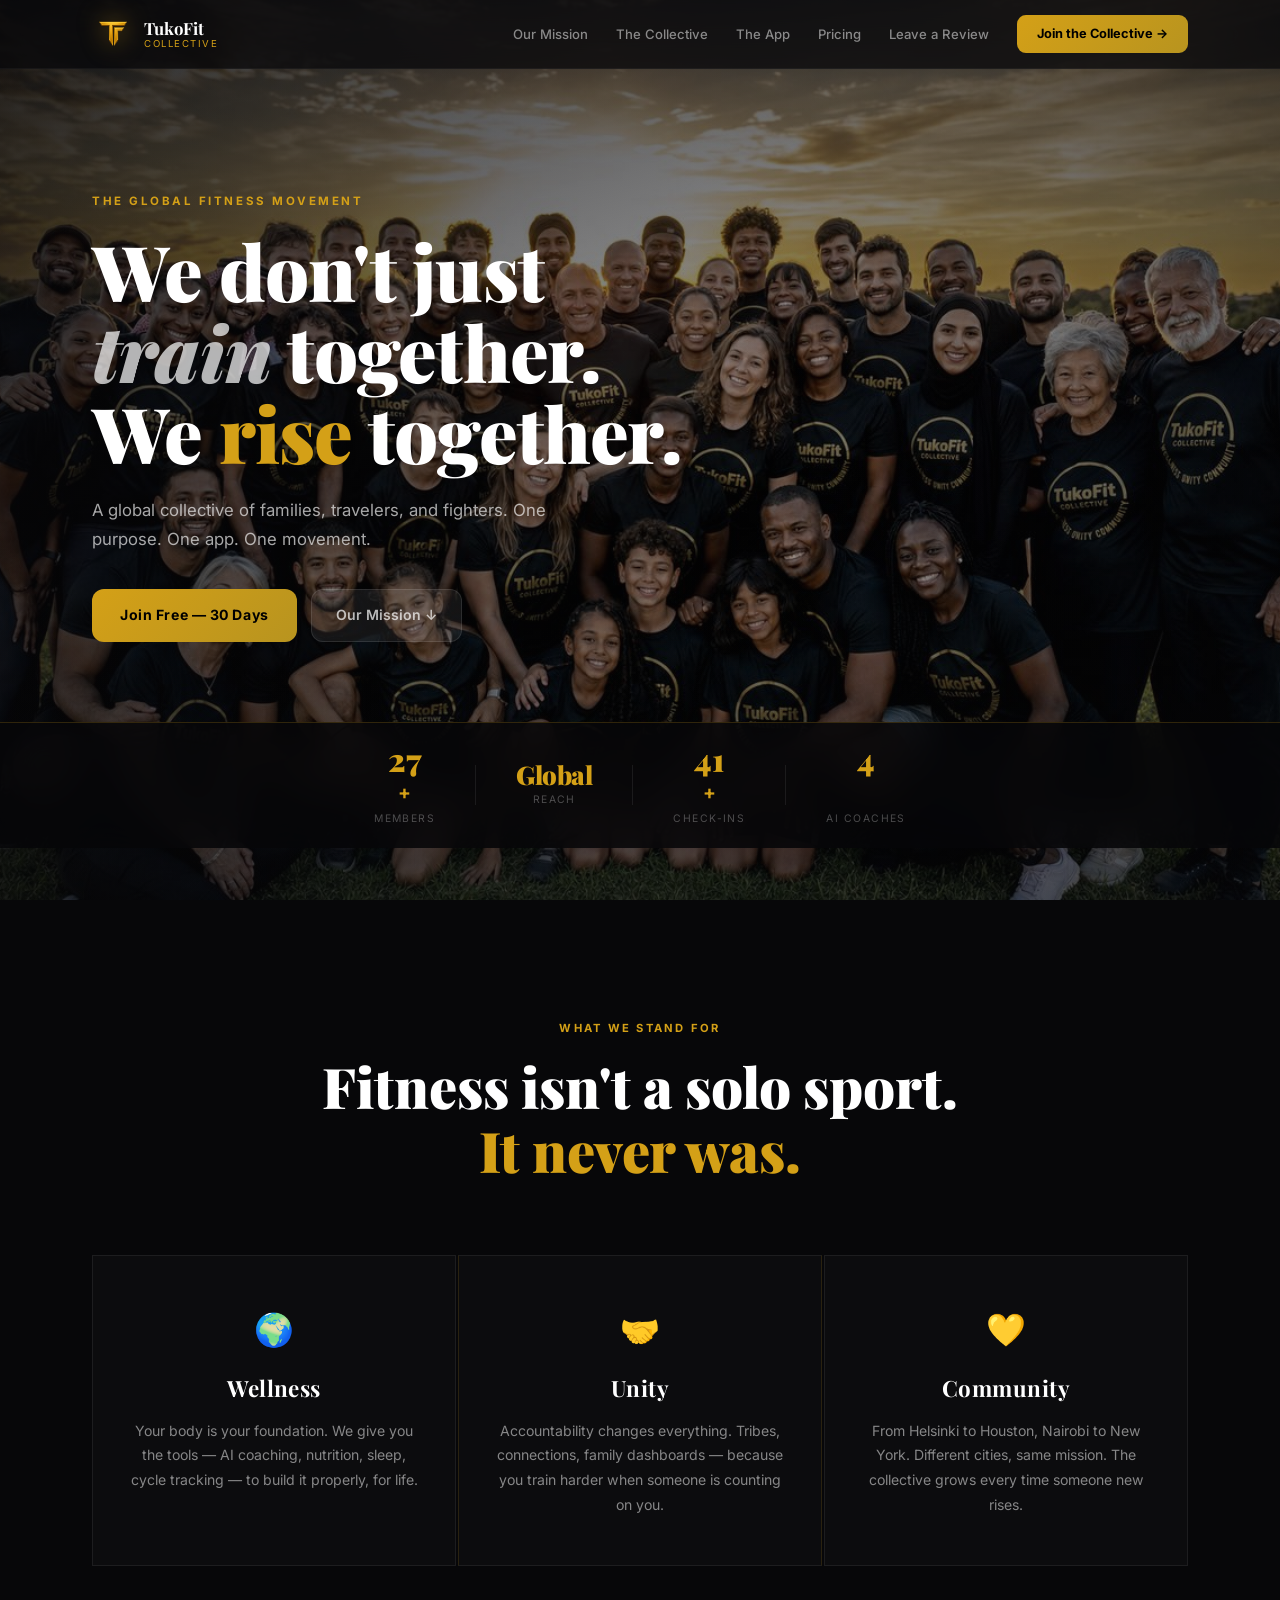
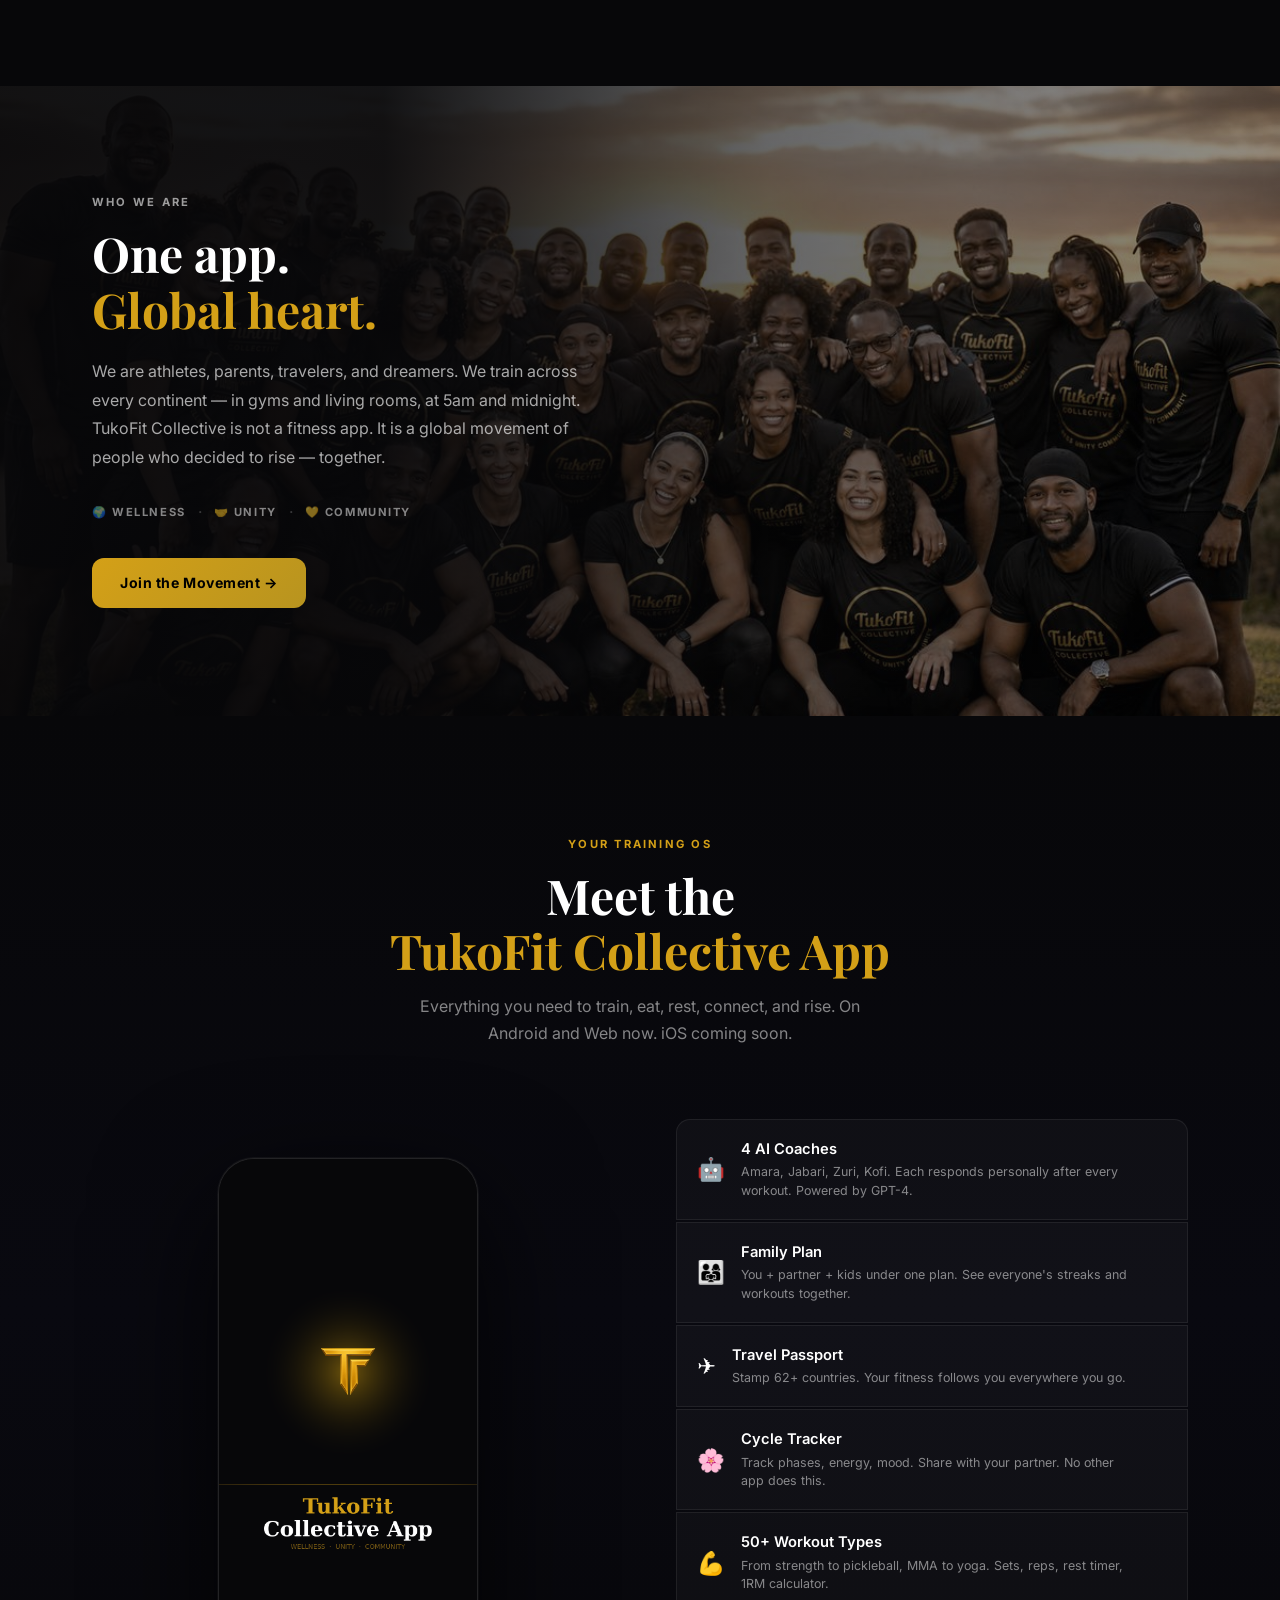
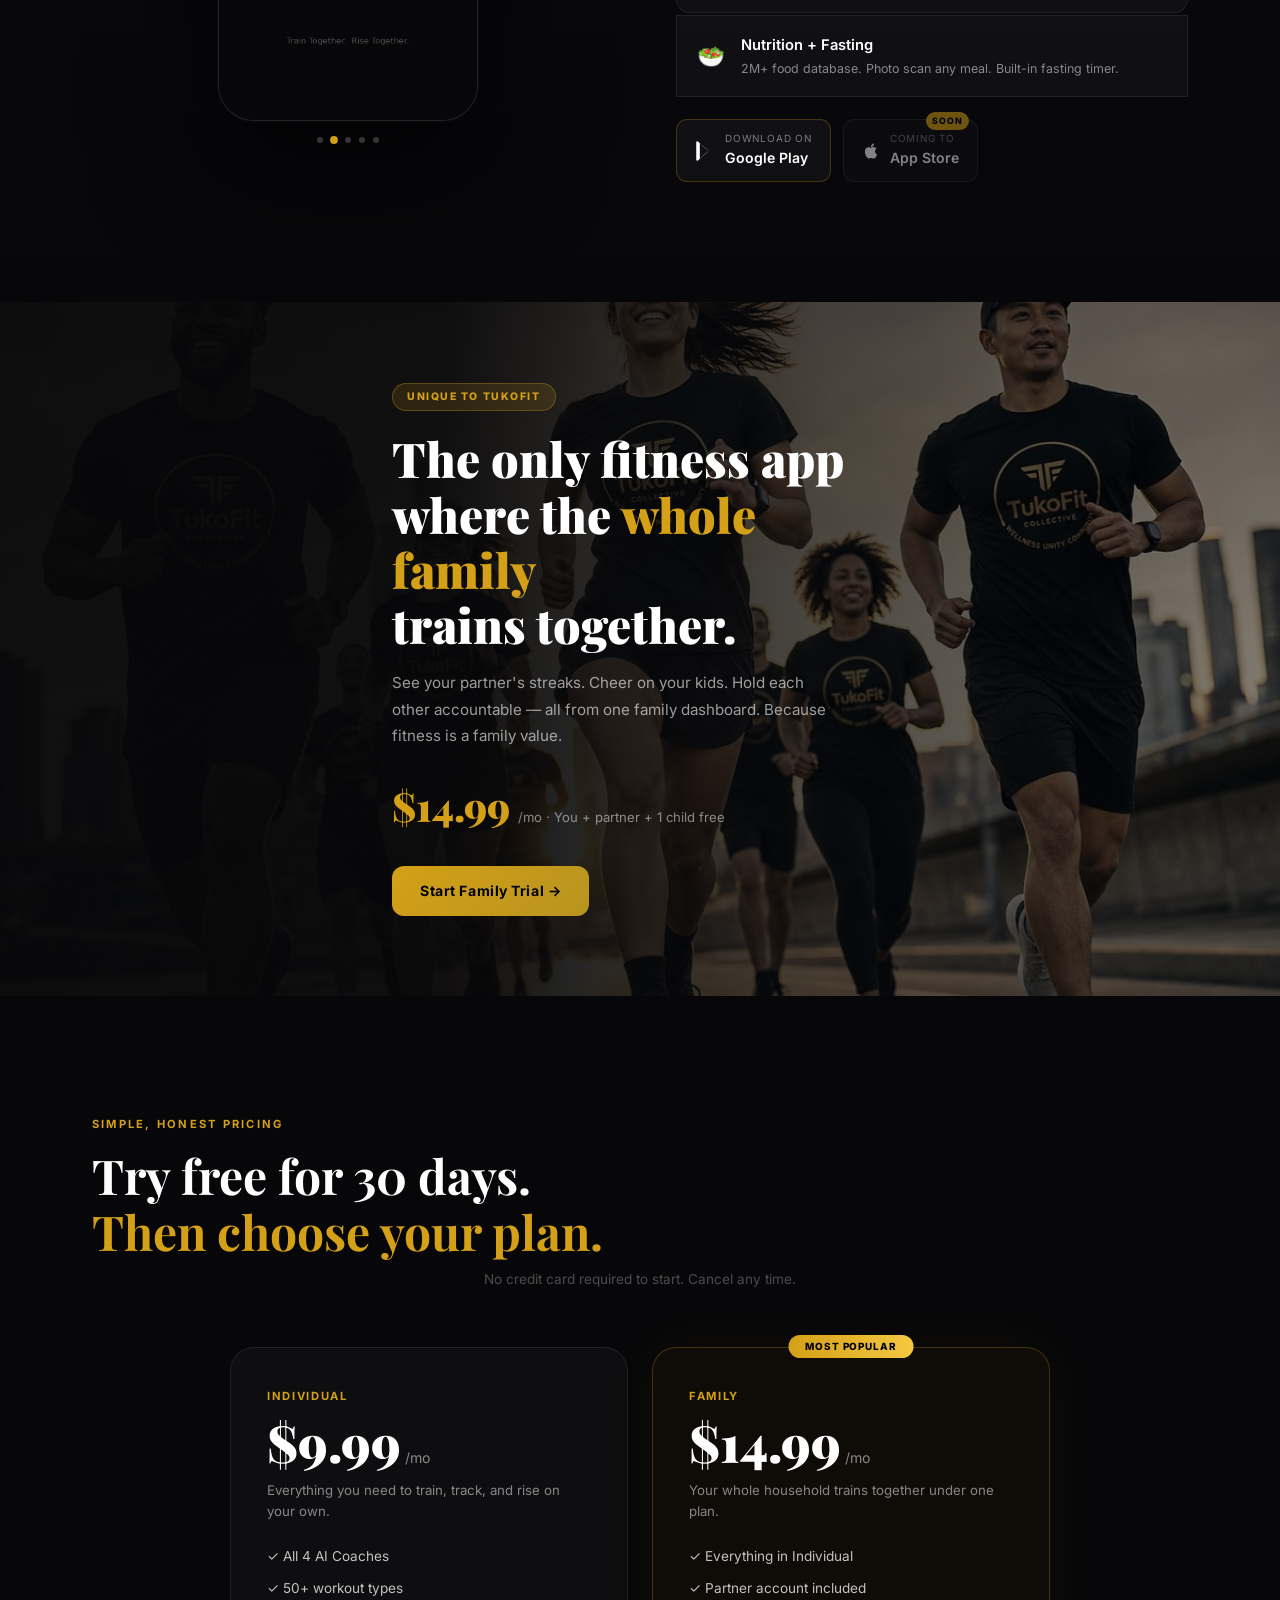
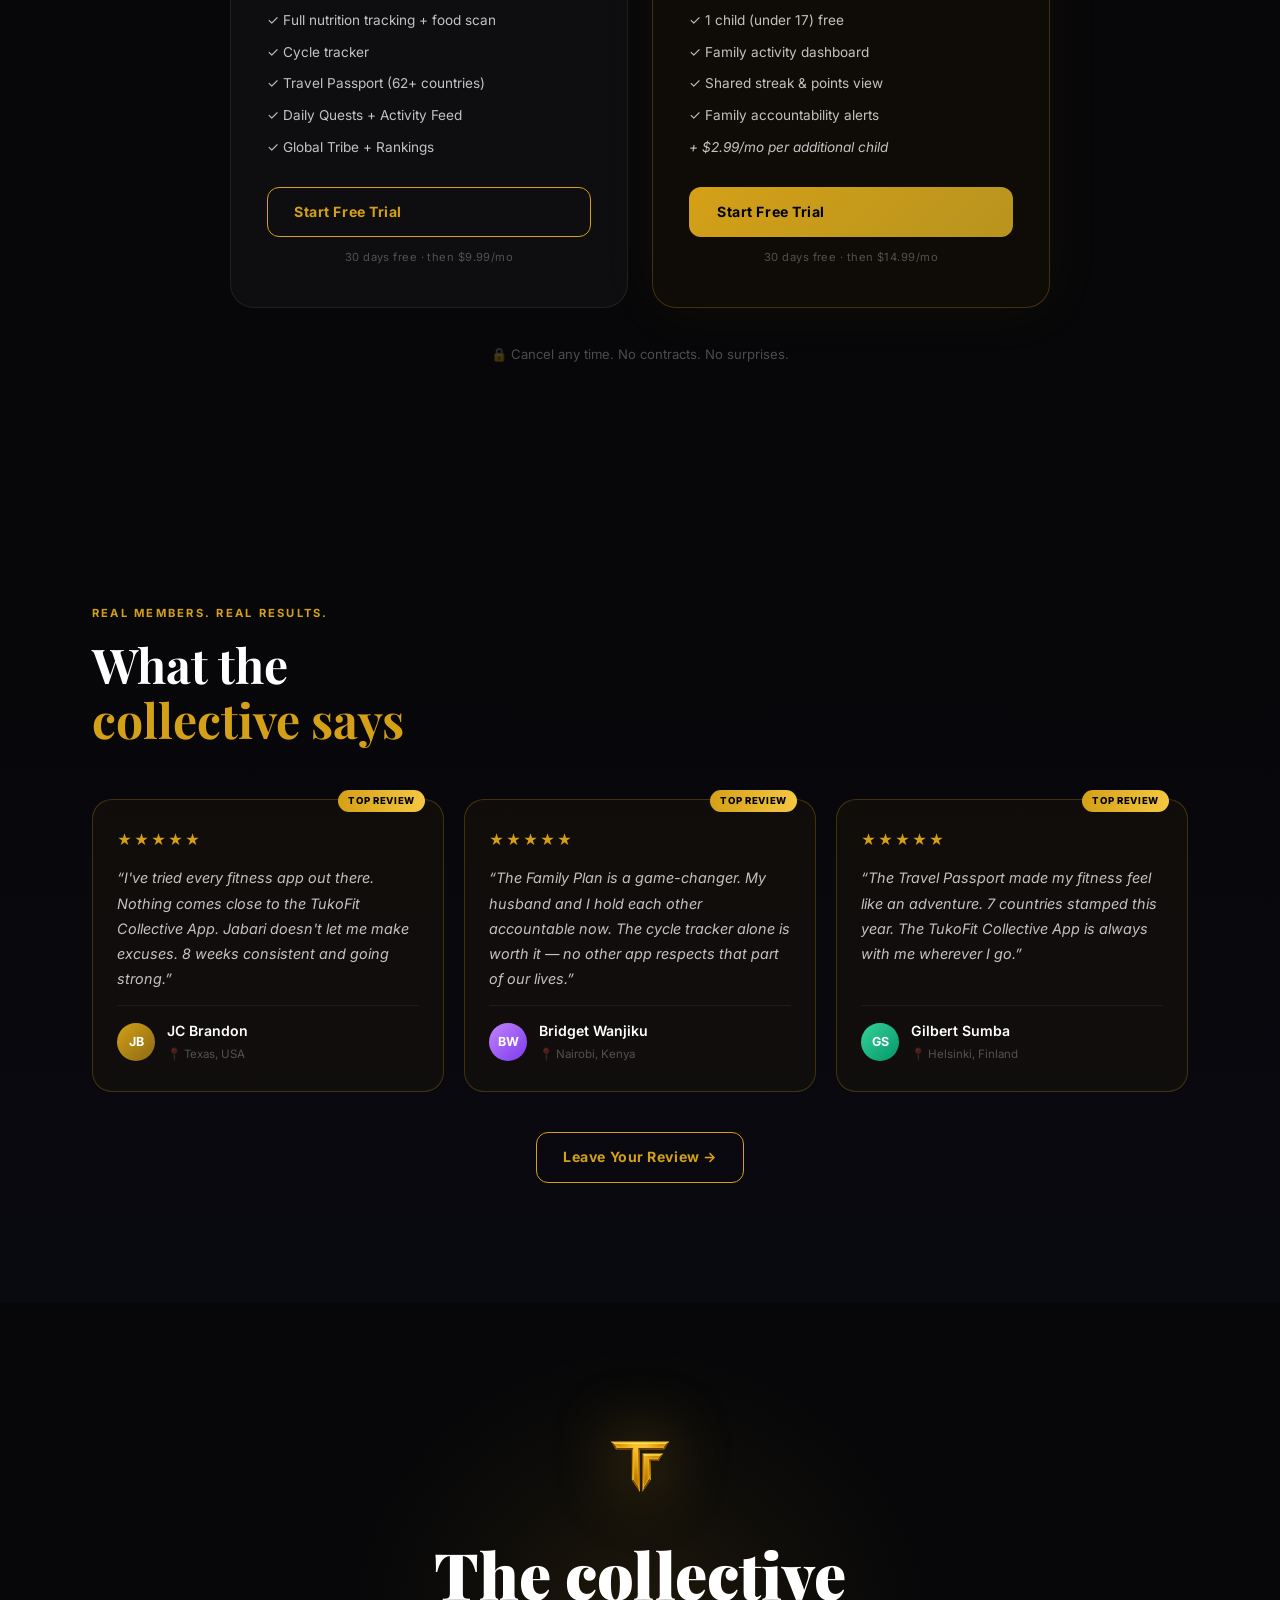
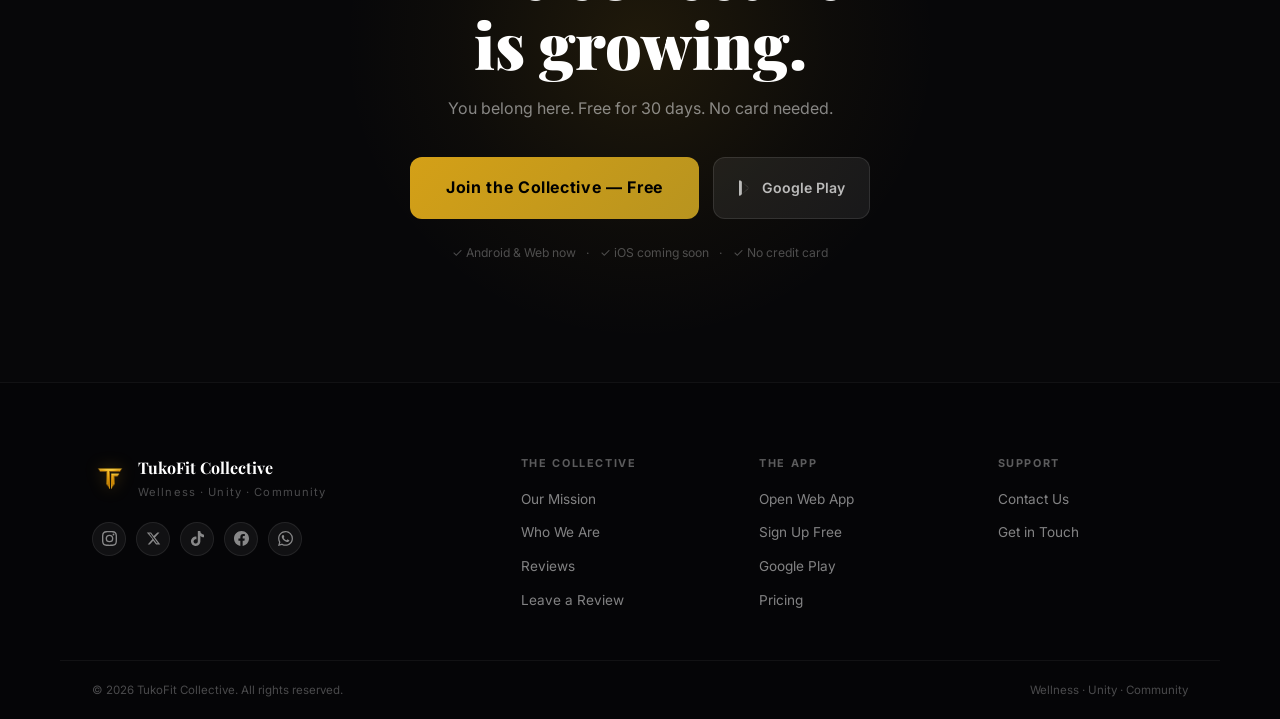
==== index.html @ c007e2c0 "feat: TukoFit Collective brand website v1.0 — global fitness movement" ====
<!DOCTYPE html>
<html lang="en">
<head>
  <meta charset="UTF-8"/>
  <meta name="viewport" content="width=device-width, initial-scale=1.0"/>
  <title>TukoFit Collective — Train Together. Rise Together.</title>
  <meta name="description" content="TukoFit Collective is a global fitness movement built on wellness, unity, and community. AI coaching, family plans, travel passport, and more."/>
  <meta property="og:title" content="TukoFit Collective"/>
  <meta property="og:description" content="A global fitness movement. Train together. Rise together."/>
  <meta property="og:image" content="https://tukofit.com/hero-global.jpg"/>
  <link rel="icon" type="image/png" href="tf-symbol-hq.png"/>
  <link rel="preconnect" href="https://fonts.googleapis.com"/>
  <link rel="preconnect" href="https://fonts.gstatic.com" crossorigin/>
  <link href="https://fonts.googleapis.com/css2?family=Playfair+Display:ital,wght@0,700;0,900;1,700&family=Inter:wght@300;400;500;600&display=swap" rel="stylesheet"/>
  <link rel="stylesheet" href="style.css"/>
</head>
<body>

<!-- ═══ NAV ═══════════════════════════════════════════════════════════ -->
<nav class="nav" id="nav">
  <div class="nav-inner">
    <a href="/" class="nav-logo">
      <img src="tf-symbol-hq.png" alt="TukoFit" class="nav-logo-img"/>
      <div class="nav-logo-text">
        <span class="nav-name">TukoFit</span>
        <span class="nav-sub">Collective</span>
      </div>
    </a>
    <div class="nav-links">
      <a href="#manifesto">Our Mission</a>
      <a href="#collective">The Collective</a>
      <a href="#app">The App</a>
      <a href="#pricing">Pricing</a>
      <a href="https://app.tukofit.com/#review" target="_blank" rel="noopener">Leave a Review</a>
      <a href="https://app.tukofit.com" class="nav-cta" target="_blank" rel="noopener">Join the Collective →</a>
    </div>
    <button class="hamburger" id="hamburger" aria-label="Menu" aria-expanded="false">
      <span></span><span></span><span></span>
    </button>
  </div>
  <div class="nav-mobile" id="nav-mobile">
    <a href="#manifesto">Our Mission</a>
    <a href="#collective">The Collective</a>
    <a href="#app">The App</a>
    <a href="#pricing">Pricing</a>
    <a href="https://app.tukofit.com/#review" target="_blank" rel="noopener">Leave a Review</a>
    <a href="https://app.tukofit.com" class="nav-cta-mobile" target="_blank" rel="noopener">Join the Collective →</a>
  </div>
</nav>

<!-- ═══ HERO ══════════════════════════════════════════════════════════ -->
<section class="hero">
  <div class="hero-bg">
    <img src="hero-global.jpg" alt="" class="hero-photo" aria-hidden="true"/>
    <div class="hero-overlay"></div>
    <div class="hero-vignette"></div>
  </div>
  <div class="hero-inner">
    <div class="hero-content">
      <div class="hero-eyebrow">The Global Fitness Movement</div>
      <h1 class="hero-title">
        We don't just<br/>
        <em>train</em> together.<br/>
        We <span class="gold">rise</span> together.
      </h1>
      <p class="hero-body">A global collective of families, travelers, and fighters. One purpose. One app. One movement.</p>
      <div class="hero-actions">
        <a href="https://app.tukofit.com/#signup" class="btn-gold" target="_blank" rel="noopener">Join Free — 30 Days</a>
        <a href="#manifesto" class="btn-ghost">Our Mission ↓</a>
      </div>
    </div>
  </div>
  <div class="hero-stats-bar">
    <div class="stat-item">
      <span class="stat-num" data-target="27">0</span><span class="stat-plus">+</span>
      <span class="stat-label">Members</span>
    </div>
    <div class="stat-sep"></div>
    <div class="stat-item">
      <span class="stat-num" style="font-size:1.6rem;letter-spacing:-0.02em">Global</span>
      <span class="stat-label">Reach</span>
    </div>
    <div class="stat-sep"></div>
    <div class="stat-item">
      <span class="stat-num" data-target="41">0</span><span class="stat-plus">+</span>
      <span class="stat-label">Check-ins</span>
    </div>
    <div class="stat-sep"></div>
    <div class="stat-item">
      <span class="stat-num" data-target="4">0</span><span class="stat-plus">&nbsp;</span>
      <span class="stat-label">AI Coaches</span>
    </div>
  </div>
</section>

<!-- ═══ MANIFESTO ═════════════════════════════════════════════════════ -->
<section class="manifesto" id="manifesto">
  <div class="manifesto-inner">
    <div class="manifesto-label">What we stand for</div>
    <h2 class="manifesto-title">Fitness isn't a solo sport.<br/><span class="gold">It never was.</span></h2>
    <div class="pillars">
      <div class="pillar">
        <div class="pillar-icon">🌍</div>
        <div class="pillar-word">Wellness</div>
        <p class="pillar-desc">Your body is your foundation. We give you the tools — AI coaching, nutrition, sleep, cycle tracking — to build it properly, for life.</p>
      </div>
      <div class="pillar pillar-center">
        <div class="pillar-icon">🤝</div>
        <div class="pillar-word">Unity</div>
        <p class="pillar-desc">Accountability changes everything. Tribes, connections, family dashboards — because you train harder when someone is counting on you.</p>
      </div>
      <div class="pillar">
        <div class="pillar-icon">💛</div>
        <div class="pillar-word">Community</div>
        <p class="pillar-desc">From Helsinki to Houston, Nairobi to New York. Different cities, same mission. The collective grows every time someone new rises.</p>
      </div>
    </div>
  </div>
</section>

<!-- ═══ COLLECTIVE (WHO WE ARE) ═══════════════════════════════════════ -->
<section class="collective" id="collective">
  <div class="collective-bg">
    <img src="hero-community.jpg" alt="TukoFit Collective" class="collective-photo"/>
    <div class="collective-overlay"></div>
  </div>
  <div class="collective-inner">
    <div class="collective-text">
      <div class="section-label light">Who we are</div>
      <h2 class="section-title light">One app.<br/><span class="gold">Global heart.</span></h2>
      <p class="collective-desc">We are athletes, parents, travelers, and dreamers. We train across every continent — in gyms and living rooms, at 5am and midnight. TukoFit Collective is not a fitness app. It is a global movement of people who decided to rise — together.</p>
      <div class="values-row">
        <div class="value-chip">🌍 WELLNESS</div>
        <div class="value-dot">·</div>
        <div class="value-chip">🤝 UNITY</div>
        <div class="value-dot">·</div>
        <div class="value-chip">💛 COMMUNITY</div>
      </div>
      <a href="https://app.tukofit.com/#signup" class="btn-gold" target="_blank" rel="noopener" style="display:inline-block;margin-top:32px;">Join the Movement →</a>
    </div>
  </div>
</section>

<!-- ═══ THE APP ════════════════════════════════════════════════════════ -->
<section class="app-section" id="app">
  <div class="section-inner">
    <div class="app-header">
      <div class="section-label">Your training OS</div>
      <h2 class="section-title">Meet the<br/><span class="gold">TukoFit Collective App</span></h2>
      <p class="app-subtitle">Everything you need to train, eat, rest, connect, and rise. On Android and Web now. iOS coming soon.</p>
    </div>
    <div class="app-layout">
      <!-- Phone carousel -->
      <div class="app-phone-wrap">
        <div class="app-phone">
          <div class="phone-screen">
            <img src="screenshot_01_hero.png" alt="TukoFit App" class="phone-img" id="phone-img"/>
          </div>
          <div class="phone-dots" id="phone-dots">
            <button class="dot active" data-img="screenshot_01_hero.png"></button>
            <button class="dot" data-img="screenshot_03_coaches.png"></button>
            <button class="dot" data-img="screenshot_05_quests.png"></button>
            <button class="dot" data-img="screenshot_07_passport.png"></button>
            <button class="dot" data-img="screenshot_08_family.png"></button>
          </div>
        </div>
      </div>
      <!-- Feature list -->
      <div class="app-features">
        <div class="app-feature" data-modal="ai-coaches">
          <div class="af-icon">🤖</div>
          <div class="af-text">
            <div class="af-title">4 AI Coaches</div>
            <div class="af-desc">Amara, Jabari, Zuri, Kofi. Each responds personally after every workout. Powered by GPT-4.</div>
          </div>
          <span class="af-arrow">→</span>
        </div>
        <div class="app-feature" data-modal="family">
          <div class="af-icon">👨‍👩‍👧</div>
          <div class="af-text">
            <div class="af-title">Family Plan</div>
            <div class="af-desc">You + partner + kids under one plan. See everyone's streaks and workouts together.</div>
          </div>
          <span class="af-arrow">→</span>
        </div>
        <div class="app-feature" data-modal="passport">
          <div class="af-icon">✈️</div>
          <div class="af-text">
            <div class="af-title">Travel Passport</div>
            <div class="af-desc">Stamp 62+ countries. Your fitness follows you everywhere you go.</div>
          </div>
          <span class="af-arrow">→</span>
        </div>
        <div class="app-feature" data-modal="cycle">
          <div class="af-icon">🌸</div>
          <div class="af-text">
            <div class="af-title">Cycle Tracker</div>
            <div class="af-desc">Track phases, energy, mood. Share with your partner. No other app does this.</div>
          </div>
          <span class="af-arrow">→</span>
        </div>
        <div class="app-feature" data-modal="workouts">
          <div class="af-icon">💪</div>
          <div class="af-text">
            <div class="af-title">50+ Workout Types</div>
            <div class="af-desc">From strength to pickleball, MMA to yoga. Sets, reps, rest timer, 1RM calculator.</div>
          </div>
          <span class="af-arrow">→</span>
        </div>
        <div class="app-feature" data-modal="nutrition">
          <div class="af-icon">🥗</div>
          <div class="af-text">
            <div class="af-title">Nutrition + Fasting</div>
            <div class="af-desc">2M+ food database. Photo scan any meal. Built-in fasting timer.</div>
          </div>
          <span class="af-arrow">→</span>
        </div>
        <!-- Download badges -->
        <div class="app-badges">
          <a href="https://play.google.com/store/apps/details?id=com.tukofit.collective" class="badge-link badge-android" target="_blank" rel="noopener">
            <svg width="20" height="20" viewBox="0 0 24 24" fill="currentColor"><path d="M3.18 23.77A1.5 1.5 0 0 1 1.5 22.5V1.5A1.5 1.5 0 0 1 3.18.23l11.7 10.28a2 2 0 0 1 0 3L3.18 23.77zm2.6-21.14v18.74L16.1 12 5.78 2.63z"/></svg>
            <div><div class="badge-sub">Download on</div><div class="badge-name">Google Play</div></div>
          </a>
          <div class="badge-link badge-ios-soon">
            <svg width="18" height="18" viewBox="0 0 24 24" fill="currentColor"><path d="M18.71 19.5c-.83 1.24-1.71 2.45-3.05 2.47-1.34.03-1.77-.79-3.29-.79-1.53 0-2 .77-3.27.82-1.31.05-2.3-1.32-3.14-2.53C4.25 17 2.94 12.45 4.7 9.39c.87-1.52 2.43-2.48 4.12-2.51 1.28-.02 2.5.87 3.29.87.78 0 2.26-1.07 3.8-.91.65.03 2.47.26 3.64 1.98-.09.06-2.17 1.28-2.15 3.81.03 3.02 2.65 4.03 2.68 4.04-.03.07-.42 1.44-1.38 2.83M13 3.5c.73-.83 1.94-1.46 2.94-1.5.13 1.17-.34 2.35-1.04 3.19-.69.85-1.83 1.51-2.95 1.42-.15-1.15.41-2.35 1.05-3.11z"/></svg>
            <div><div class="badge-sub">Coming to</div><div class="badge-name">App Store</div></div>
            <span class="soon-tag">Soon</span>
          </div>
        </div>
      </div>
    </div>
  </div>
</section>

<!-- ═══ FAMILY ════════════════════════════════════════════════════════ -->
<section class="family-section">
  <div class="family-bg">
    <img src="hero-action.jpg" alt="TukoFit Family" class="family-photo"/>
    <div class="family-overlay"></div>
  </div>
  <div class="family-inner">
    <div class="family-tag">Unique to TukoFit</div>
    <h2 class="family-title">The only fitness app<br/>where the <span class="gold">whole family</span><br/>trains together.</h2>
    <p class="family-desc">See your partner's streaks. Cheer on your kids. Hold each other accountable — all from one family dashboard. Because fitness is a family value.</p>
    <div class="family-price">
      <span class="price-amount">$14.99</span>
      <span class="price-detail">/mo · You + partner + 1 child free</span>
    </div>
    <a href="https://app.tukofit.com/#signup" class="btn-gold" target="_blank" rel="noopener">Start Family Trial →</a>
  </div>
</section>

<!-- ═══ PRICING ════════════════════════════════════════════════════════ -->
<section class="pricing" id="pricing">
  <div class="section-inner">
    <div class="section-label">Simple, honest pricing</div>
    <h2 class="section-title">Try free for 30 days.<br/><span class="gold">Then choose your plan.</span></h2>
    <p class="pricing-note">No credit card required to start. Cancel any time.</p>
    <div class="pricing-grid">
      <div class="pricing-card">
        <div class="pricing-tier">Individual</div>
        <div class="pricing-price"><span class="price-big">$9.99</span><span class="price-mo">/mo</span></div>
        <p class="pricing-desc">Everything you need to train, track, and rise on your own.</p>
        <ul class="pricing-list">
          <li>✓ All 4 AI Coaches</li>
          <li>✓ 50+ workout types</li>
          <li>✓ Full nutrition tracking + food scan</li>
          <li>✓ Cycle tracker</li>
          <li>✓ Travel Passport (62+ countries)</li>
          <li>✓ Daily Quests + Activity Feed</li>
          <li>✓ Global Tribe + Rankings</li>
        </ul>
        <a href="https://app.tukofit.com/#signup" class="btn-outline-gold" target="_blank" rel="noopener">Start Free Trial</a>
        <div class="pricing-fine">30 days free · then $9.99/mo</div>
      </div>
      <div class="pricing-card pricing-featured-card">
        <div class="pricing-popular-tag">Most Popular</div>
        <div class="pricing-tier">Family</div>
        <div class="pricing-price"><span class="price-big">$14.99</span><span class="price-mo">/mo</span></div>
        <p class="pricing-desc">Your whole household trains together under one plan.</p>
        <ul class="pricing-list">
          <li>✓ Everything in Individual</li>
          <li>✓ Partner account included</li>
          <li>✓ 1 child (under 17) free</li>
          <li>✓ Family activity dashboard</li>
          <li>✓ Shared streak & points view</li>
          <li>✓ Family accountability alerts</li>
          <li class="pricing-extra">+ $2.99/mo per additional child</li>
        </ul>
        <a href="https://app.tukofit.com/#signup" class="btn-gold" target="_blank" rel="noopener">Start Free Trial</a>
        <div class="pricing-fine">30 days free · then $14.99/mo</div>
      </div>
    </div>
    <div class="pricing-guarantee">🔒 Cancel any time. No contracts. No surprises.</div>
  </div>
</section>

<!-- ═══ REVIEWS ════════════════════════════════════════════════════════ -->
<section class="reviews" id="reviews">
  <div class="section-inner">
    <div class="section-label">Real members. Real results.</div>
    <h2 class="section-title">What the<br/><span class="gold">collective says</span></h2>
    <div class="reviews-grid" id="reviews-grid">
      <!-- Populated by JS — live from API or fallback -->
    </div>
    <div class="review-cta-wrap">
      <a href="https://app.tukofit.com/#review" class="btn-outline-gold" target="_blank" rel="noopener">Leave Your Review →</a>
    </div>
  </div>
</section>

<!-- ═══ FINAL CTA ══════════════════════════════════════════════════════ -->
<section class="final-cta">
  <div class="cta-bg-glow"></div>
  <div class="cta-inner">
    <img src="tf-symbol-hq.png" alt="TukoFit" class="cta-logo"/>
    <h2 class="cta-title">The collective<br/>is growing.</h2>
    <p class="cta-sub">You belong here. Free for 30 days. No card needed.</p>
    <div class="cta-buttons">
      <a href="https://app.tukofit.com/#signup" class="btn-gold btn-large" target="_blank" rel="noopener">Join the Collective — Free</a>
      <a href="https://play.google.com/store/apps/details?id=com.tukofit.collective" class="btn-ghost" target="_blank" rel="noopener">
        <svg width="16" height="16" viewBox="0 0 24 24" fill="currentColor"><path d="M3.18 23.77A1.5 1.5 0 0 1 1.5 22.5V1.5A1.5 1.5 0 0 1 3.18.23l11.7 10.28a2 2 0 0 1 0 3L3.18 23.77zm2.6-21.14v18.74L16.1 12 5.78 2.63z"/></svg>
        Google Play
      </a>
    </div>
    <div class="cta-badges-row">
      <span>✓ Android & Web now</span>
      <span>·</span>
      <span>✓ iOS coming soon</span>
      <span>·</span>
      <span>✓ No credit card</span>
    </div>
  </div>
</section>

<!-- ═══ FOOTER ════════════════════════════════════════════════════════ -->
<footer class="footer">
  <div class="footer-inner">
    <div class="footer-brand">
      <div class="footer-logo-row">
        <img src="tf-symbol-hq.png" alt="TukoFit" class="footer-logo-img"/>
        <div>
          <div class="footer-brand-name">TukoFit Collective</div>
          <div class="footer-tagline">Wellness · Unity · Community</div>
        </div>
      </div>
      <div class="footer-social">
        <a href="https://instagram.com/tukofit" class="social-icon" target="_blank" rel="noopener" aria-label="Instagram">
          <svg viewBox="0 0 24 24" fill="currentColor"><path d="M12 2.163c3.204 0 3.584.012 4.85.07 3.252.148 4.771 1.691 4.919 4.919.058 1.265.069 1.645.069 4.849 0 3.205-.012 3.584-.069 4.849-.149 3.225-1.664 4.771-4.919 4.919-1.266.058-1.644.07-4.85.07-3.204 0-3.584-.012-4.849-.07-3.26-.149-4.771-1.699-4.919-4.92-.058-1.265-.07-1.644-.07-4.849 0-3.204.013-3.583.07-4.849.149-3.227 1.664-4.771 4.919-4.919 1.266-.057 1.645-.069 4.849-.069zM12 0C8.741 0 8.333.014 7.053.072 2.695.272.273 2.69.073 7.052.014 8.333 0 8.741 0 12c0 3.259.014 3.668.072 4.948.2 4.358 2.618 6.78 6.98 6.98C8.333 23.986 8.741 24 12 24c3.259 0 3.668-.014 4.948-.072 4.354-.2 6.782-2.618 6.979-6.98.059-1.28.073-1.689.073-4.948 0-3.259-.014-3.667-.072-4.947-.196-4.354-2.617-6.78-6.979-6.98C15.668.014 15.259 0 12 0zm0 5.838a6.162 6.162 0 1 0 0 12.324 6.162 6.162 0 0 0 0-12.324zM12 16a4 4 0 1 1 0-8 4 4 0 0 1 0 8zm6.406-11.845a1.44 1.44 0 1 0 0 2.881 1.44 1.44 0 0 0 0-2.881z"/></svg>
        </a>
        <a href="https://twitter.com/tukofit" class="social-icon" target="_blank" rel="noopener" aria-label="X">
          <svg viewBox="0 0 24 24" fill="currentColor"><path d="M18.244 2.25h3.308l-7.227 8.26 8.502 11.24H16.17l-4.714-6.231-5.401 6.231H2.744l7.737-8.835L1.254 2.25H8.08l4.253 5.622L18.244 2.25zm-1.161 17.52h1.833L7.084 4.126H5.117z"/></svg>
        </a>
        <a href="https://tiktok.com/@tukofit" class="social-icon" target="_blank" rel="noopener" aria-label="TikTok">
          <svg viewBox="0 0 24 24" fill="currentColor"><path d="M12.525.02c1.31-.02 2.61-.01 3.91-.02.08 1.53.63 3.09 1.75 4.17 1.12 1.11 2.7 1.62 4.24 1.79v4.03c-1.44-.05-2.89-.35-4.2-.97-.57-.26-1.1-.59-1.62-.93-.01 2.92.01 5.84-.02 8.75-.08 1.4-.54 2.79-1.35 3.94-1.31 1.92-3.58 3.17-5.91 3.21-1.43.08-2.86-.31-4.08-1.03-2.02-1.19-3.44-3.37-3.65-5.71-.02-.5-.03-1-.01-1.49.18-1.9 1.12-3.72 2.58-4.96 1.66-1.44 3.98-2.13 6.15-1.72.02 1.48-.04 2.96-.04 4.44-.99-.32-2.15-.23-3.02.37-.63.41-1.11 1.04-1.36 1.75-.21.51-.15 1.07-.14 1.61.24 1.64 1.82 3.02 3.5 2.87 1.12-.01 2.19-.66 2.77-1.61.19-.33.4-.67.41-1.06.1-1.79.06-3.57.07-5.36.01-4.03-.01-8.05.02-12.07z"/></svg>
        </a>
        <a href="https://facebook.com/tukofit" class="social-icon" target="_blank" rel="noopener" aria-label="Facebook">
          <svg viewBox="0 0 24 24" fill="currentColor"><path d="M24 12.073c0-6.627-5.373-12-12-12s-12 5.373-12 12c0 5.99 4.388 10.954 10.125 11.854v-8.385H7.078v-3.47h3.047V9.43c0-3.007 1.792-4.669 4.533-4.669 1.312 0 2.686.235 2.686.235v2.953H15.83c-1.491 0-1.956.925-1.956 1.874v2.25h3.328l-.532 3.47h-2.796v8.385C19.612 23.027 24 18.062 24 12.073z"/></svg>
        </a>
        <a href="https://wa.me/message/tukofit" class="social-icon" target="_blank" rel="noopener" aria-label="WhatsApp">
          <svg viewBox="0 0 24 24" fill="currentColor"><path d="M17.472 14.382c-.297-.149-1.758-.867-2.03-.967-.273-.099-.471-.148-.67.15-.197.297-.767.966-.94 1.164-.173.199-.347.223-.644.075-.297-.15-1.255-.463-2.39-1.475-.883-.788-1.48-1.761-1.653-2.059-.173-.297-.018-.458.13-.606.134-.133.298-.347.446-.52.149-.174.198-.298.298-.497.099-.198.05-.371-.025-.52-.075-.149-.669-1.612-.916-2.207-.242-.579-.487-.5-.669-.51-.173-.008-.371-.01-.57-.01-.198 0-.52.074-.792.372-.272.297-1.04 1.016-1.04 2.479 0 1.462 1.065 2.875 1.213 3.074.149.198 2.096 3.2 5.077 4.487.709.306 1.262.489 1.694.625.712.227 1.36.195 1.871.118.571-.085 1.758-.719 2.006-1.413.248-.694.248-1.289.173-1.413-.074-.124-.272-.198-.57-.347m-5.421 7.403h-.004a9.87 9.87 0 0 1-5.031-1.378l-.361-.214-3.741.982.998-3.648-.235-.374a9.86 9.86 0 0 1-1.51-5.26c.001-5.45 4.436-9.884 9.888-9.884 2.64 0 5.122 1.03 6.988 2.898a9.825 9.825 0 0 1 2.893 6.994c-.003 5.45-4.437 9.884-9.885 9.884m8.413-18.297A11.815 11.815 0 0 0 12.05 0C5.495 0 .16 5.335.157 11.892c0 2.096.547 4.142 1.588 5.945L.057 24l6.305-1.654a11.882 11.882 0 0 0 5.683 1.448h.005c6.554 0 11.89-5.335 11.893-11.893a11.821 11.821 0 0 0-3.48-8.413z"/></svg>
        </a>
      </div>
    </div>
    <div class="footer-links-col">
      <div class="footer-col-title">The Collective</div>
      <a href="#manifesto">Our Mission</a>
      <a href="#collective">Who We Are</a>
      <a href="#reviews">Reviews</a>
      <a href="https://app.tukofit.com/#review" target="_blank" rel="noopener">Leave a Review</a>
    </div>
    <div class="footer-links-col">
      <div class="footer-col-title">The App</div>
      <a href="https://app.tukofit.com" target="_blank" rel="noopener">Open Web App</a>
      <a href="https://app.tukofit.com/#signup" target="_blank" rel="noopener">Sign Up Free</a>
      <a href="https://play.google.com/store/apps/details?id=com.tukofit.collective" target="_blank" rel="noopener">Google Play</a>
      <a href="#pricing">Pricing</a>
    </div>
    <div class="footer-links-col">
      <div class="footer-col-title">Support</div>
      <a href="mailto:support@tukofit.com">Contact Us</a>
      <a href="https://app.tukofit.com/#contact" target="_blank" rel="noopener">Get in Touch</a>
    </div>
  </div>
  <div class="footer-bottom">
    <div class="footer-copy">© 2026 TukoFit Collective. All rights reserved.</div>
    <div class="footer-copy">Wellness · Unity · Community</div>
  </div>
</footer>

<!-- ═══ FEATURE MODALS ════════════════════════════════════════════════ -->
<div class="modal-overlay" id="modal-overlay" role="dialog" aria-modal="true">
  <div class="modal-box">
    <button class="modal-close" id="modal-close" aria-label="Close">✕</button>
    <div class="modal-icon" id="modal-icon"></div>
    <h3 class="modal-title" id="modal-title"></h3>
    <div class="modal-body" id="modal-body"></div>
    <a href="https://app.tukofit.com/#signup" class="btn-gold" target="_blank" rel="noopener" style="display:inline-block;margin-top:24px;">Try it Free →</a>
  </div>
</div>

<script src="app.js"></script>
</body>
</html>
---- style.css ----
/* ── Reset & Base ───────────────────────────────────────────────────── */
*, *::before, *::after { box-sizing: border-box; margin: 0; padding: 0; }

:root {
  --gold: #D4A017;
  --gold-dark: #B8941F;
  --gold-light: #F5C842;
  --black: #070709;
  --surface: rgba(255,255,255,0.03);
  --border: rgba(255,255,255,0.07);
  --border-gold: rgba(212,160,23,0.25);
  --text: #ffffff;
  --text-muted: rgba(255,255,255,0.5);
  --text-faint: rgba(255,255,255,0.28);
  --max-w: 1160px;
  --serif: 'Playfair Display', Georgia, serif;
  --sans: 'Inter', system-ui, sans-serif;
}

html { scroll-behavior: smooth; }

body {
  background: var(--black);
  color: var(--text);
  font-family: var(--sans);
  font-weight: 400;
  line-height: 1.6;
  -webkit-font-smoothing: antialiased;
  overflow-x: hidden;
}

img { display: block; max-width: 100%; }
a { color: inherit; text-decoration: none; }

.gold { color: var(--gold); }

/* ── Shared ─────────────────────────────────────────────────────────── */
.section-inner {
  max-width: var(--max-w);
  margin: 0 auto;
  padding: 0 32px;
}

.section-label {
  font-size: 0.7rem;
  font-weight: 700;
  letter-spacing: 0.2em;
  text-transform: uppercase;
  color: var(--gold);
  margin-bottom: 14px;
}
.section-label.light { color: rgba(255,255,255,0.6); }

.section-title {
  font-family: var(--serif);
  font-size: clamp(2rem, 4vw, 3rem);
  font-weight: 700;
  line-height: 1.15;
  color: var(--text);
}

/* ── Buttons ─────────────────────────────────────────────────────────── */
.btn-gold {
  display: inline-flex;
  align-items: center;
  gap: 8px;
  background: linear-gradient(135deg, var(--gold), var(--gold-dark));
  color: #000;
  font-weight: 700;
  font-size: 0.88rem;
  letter-spacing: 0.04em;
  padding: 14px 28px;
  border-radius: 12px;
  border: none;
  cursor: pointer;
  transition: transform 0.2s, box-shadow 0.2s;
  text-decoration: none;
}
.btn-gold:hover { transform: translateY(-2px); box-shadow: 0 8px 32px rgba(212,160,23,0.35); }
.btn-gold.btn-large { padding: 18px 36px; font-size: 1rem; }

.btn-ghost {
  display: inline-flex;
  align-items: center;
  gap: 8px;
  background: rgba(255,255,255,0.07);
  color: rgba(255,255,255,0.7);
  font-weight: 600;
  font-size: 0.88rem;
  padding: 14px 24px;
  border-radius: 12px;
  border: 1px solid rgba(255,255,255,0.1);
  cursor: pointer;
  transition: all 0.2s;
  text-decoration: none;
}
.btn-ghost:hover { background: rgba(255,255,255,0.12); color: #fff; }

.btn-outline-gold {
  display: inline-flex;
  align-items: center;
  gap: 8px;
  background: transparent;
  color: var(--gold);
  font-weight: 700;
  font-size: 0.88rem;
  letter-spacing: 0.04em;
  padding: 13px 26px;
  border-radius: 12px;
  border: 1px solid var(--gold);
  cursor: pointer;
  transition: all 0.2s;
  text-decoration: none;
}
.btn-outline-gold:hover { background: rgba(212,160,23,0.1); }

/* ── Nav ─────────────────────────────────────────────────────────────── */
.nav {
  position: fixed; top: 0; left: 0; right: 0; z-index: 100;
  background: rgba(7,7,9,0.7);
  backdrop-filter: blur(24px);
  border-bottom: 1px solid rgba(255,255,255,0.04);
  transition: transform 0.3s ease, background 0.3s ease;
}
.nav.scrolled { background: rgba(7,7,9,0.95); border-color: rgba(255,255,255,0.06); }
.nav.hidden { transform: translateY(-100%); }

.nav-inner {
  max-width: var(--max-w);
  margin: 0 auto;
  padding: 0 32px;
  height: 68px;
  display: flex;
  align-items: center;
  justify-content: space-between;
}

.nav-logo {
  display: flex;
  align-items: center;
  gap: 10px;
  text-decoration: none;
  flex-shrink: 0;
}
.nav-logo-img {
  width: 42px; height: 42px;
  object-fit: contain;
  filter: drop-shadow(0 0 12px rgba(212,160,23,0.55));
}
.nav-logo-text { display: flex; flex-direction: column; line-height: 1; }
.nav-name { font-family: var(--serif); font-size: 1.05rem; font-weight: 700; color: #fff; }
.nav-sub { font-size: 0.6rem; letter-spacing: 0.16em; color: var(--gold); text-transform: uppercase; margin-top: 2px; }

.nav-links {
  display: flex;
  align-items: center;
  gap: 28px;
}
.nav-links a {
  font-size: 0.82rem;
  font-weight: 500;
  color: var(--text-muted);
  transition: color 0.2s;
}
.nav-links a:hover, .nav-links a.active-link { color: #fff; }
.nav-cta {
  background: linear-gradient(135deg, var(--gold), var(--gold-dark)) !important;
  color: #000 !important;
  font-weight: 700 !important;
  padding: 9px 20px;
  border-radius: 9px;
  font-size: 0.8rem !important;
  transition: transform 0.2s, box-shadow 0.2s !important;
}
.nav-cta:hover { transform: translateY(-1px); box-shadow: 0 4px 16px rgba(212,160,23,0.3); }

.hamburger {
  display: none;
  flex-direction: column;
  gap: 5px;
  background: none;
  border: none;
  cursor: pointer;
  padding: 4px;
}
.hamburger span {
  display: block;
  width: 22px; height: 2px;
  background: rgba(255,255,255,0.7);
  border-radius: 2px;
  transition: all 0.25s ease;
}
.hamburger.open span:nth-child(1) { transform: translateY(7px) rotate(45deg); }
.hamburger.open span:nth-child(2) { opacity: 0; }
.hamburger.open span:nth-child(3) { transform: translateY(-7px) rotate(-45deg); }

.nav-mobile {
  display: none;
  flex-direction: column;
  padding: 16px 32px 24px;
  gap: 14px;
  border-top: 1px solid rgba(255,255,255,0.06);
  background: rgba(7,7,9,0.97);
}
.nav-mobile.open { display: flex; }
.nav-mobile a { font-size: 1rem; color: var(--text-muted); font-weight: 500; }
.nav-mobile a:hover { color: #fff; }
.nav-cta-mobile {
  margin-top: 4px;
  background: linear-gradient(135deg, var(--gold), var(--gold-dark));
  color: #000 !important;
  font-weight: 700;
  padding: 12px 20px;
  border-radius: 10px;
  text-align: center;
}

/* ── Hero ─────────────────────────────────────────────────────────────── */
.hero {
  position: relative;
  min-height: 100vh;
  display: flex;
  flex-direction: column;
  justify-content: center;
}

.hero-bg {
  position: absolute;
  inset: 0;
  overflow: hidden;
}
.hero-photo {
  width: 100%; height: 100%;
  object-fit: cover;
  object-position: center 30%;
  filter: brightness(0.78) saturate(0.85);
}
.hero-overlay {
  position: absolute; inset: 0;
  background: linear-gradient(105deg, rgba(7,7,9,0.75) 0%, rgba(7,7,9,0.25) 55%, rgba(7,7,9,0.05) 100%);
}
.hero-vignette {
  position: absolute; inset: 0;
  background: radial-gradient(ellipse at 30% 50%, transparent 30%, rgba(7,7,9,0.6) 100%);
}

.hero-inner {
  position: relative;
  max-width: var(--max-w);
  margin: 0 auto;
  padding: 140px 32px 80px;
  width: 100%;
}

.hero-content { max-width: 620px; }

.hero-eyebrow {
  font-size: 0.72rem;
  font-weight: 700;
  letter-spacing: 0.22em;
  text-transform: uppercase;
  color: var(--gold);
  margin-bottom: 20px;
}

.hero-title {
  font-family: var(--serif);
  font-size: clamp(3rem, 6vw, 5.5rem);
  font-weight: 900;
  line-height: 1.05;
  letter-spacing: -0.01em;
  color: #fff;
  margin-bottom: 24px;
}
.hero-title em { font-style: italic; color: rgba(255,255,255,0.7); }

.hero-body {
  font-size: 1.05rem;
  color: rgba(255,255,255,0.65);
  line-height: 1.7;
  margin-bottom: 36px;
  max-width: 480px;
}

.hero-actions {
  display: flex;
  gap: 14px;
  flex-wrap: wrap;
}

.hero-stats-bar {
  position: relative;
  background: rgba(7,7,9,0.85);
  backdrop-filter: blur(20px);
  border-top: 1px solid rgba(212,160,23,0.2);
  display: flex;
  align-items: center;
  justify-content: center;
  gap: 0;
  padding: 20px 32px;
}
.stat-item {
  display: flex;
  flex-direction: column;
  align-items: center;
  padding: 0 40px;
}
.stat-num {
  font-family: var(--serif);
  font-size: 2rem;
  font-weight: 900;
  color: var(--gold);
  line-height: 1;
}
.stat-plus { font-size: 1.2rem; color: var(--gold); font-weight: 700; vertical-align: top; margin-top: 2px; }
.stat-label {
  font-size: 0.65rem;
  letter-spacing: 0.14em;
  text-transform: uppercase;
  color: var(--text-faint);
  margin-top: 4px;
}
.stat-sep { width: 1px; height: 40px; background: rgba(255,255,255,0.08); }

/* ── Manifesto ───────────────────────────────────────────────────────── */
.manifesto {
  padding: 120px 0;
  background: #070709;
}
.manifesto-inner {
  max-width: var(--max-w);
  margin: 0 auto;
  padding: 0 32px;
  text-align: center;
}
.manifesto-label {
  font-size: 0.7rem;
  font-weight: 700;
  letter-spacing: 0.2em;
  text-transform: uppercase;
  color: var(--gold);
  margin-bottom: 16px;
}
.manifesto-title {
  font-family: var(--serif);
  font-size: clamp(2.2rem, 4.5vw, 3.5rem);
  font-weight: 900;
  line-height: 1.15;
  margin-bottom: 72px;
}

.pillars {
  display: grid;
  grid-template-columns: repeat(3, 1fr);
  gap: 2px;
}
.pillar {
  padding: 48px 36px;
  background: rgba(255,255,255,0.02);
  border: 1px solid var(--border);
  transition: border-color 0.3s, background 0.3s;
}
.pillar:hover { border-color: var(--border-gold); background: rgba(212,160,23,0.03); }
.pillar-center {
  border-left-color: rgba(212,160,23,0.15);
  border-right-color: rgba(212,160,23,0.15);
}
.pillar-icon { font-size: 2rem; margin-bottom: 16px; }
.pillar-word {
  font-family: var(--serif);
  font-size: 1.4rem;
  font-weight: 700;
  color: #fff;
  margin-bottom: 12px;
  letter-spacing: 0.02em;
}
.pillar-desc {
  font-size: 0.88rem;
  color: var(--text-muted);
  line-height: 1.75;
}

/* ── Collective ──────────────────────────────────────────────────────── */
.collective {
  position: relative;
  min-height: 70vh;
  display: flex;
  align-items: center;
}
.collective-bg {
  position: absolute; inset: 0;
  overflow: hidden;
}
.collective-photo {
  width: 100%; height: 100%;
  object-fit: cover;
  object-position: center 40%;
  filter: brightness(0.65) saturate(0.75);
}
.collective-overlay {
  position: absolute; inset: 0;
  background: linear-gradient(90deg, rgba(7,7,9,0.92) 30%, rgba(7,7,9,0.4) 60%, rgba(7,7,9,0.1) 100%);
}
.collective-inner {
  position: relative;
  max-width: var(--max-w);
  margin: 0 auto;
  padding: 80px 32px;
  width: 100%;
}
.collective-text { max-width: 520px; }
.collective-desc {
  font-size: 1rem;
  color: rgba(255,255,255,0.65);
  line-height: 1.8;
  margin: 20px 0 28px;
}
.values-row {
  display: flex;
  align-items: center;
  gap: 12px;
  flex-wrap: wrap;
}
.value-chip {
  font-size: 0.7rem;
  font-weight: 700;
  letter-spacing: 0.14em;
  text-transform: uppercase;
  color: rgba(255,255,255,0.5);
}
.value-dot { color: rgba(255,255,255,0.2); }

/* ── App Section ─────────────────────────────────────────────────────── */
.app-section {
  padding: 120px 0;
  background: linear-gradient(180deg, #070709 0%, #090910 50%, #070709 100%);
}
.app-header { text-align: center; margin-bottom: 72px; }
.app-subtitle {
  font-size: 1rem;
  color: var(--text-muted);
  margin-top: 14px;
  max-width: 500px;
  margin-left: auto;
  margin-right: auto;
  line-height: 1.7;
}

.app-layout {
  display: grid;
  grid-template-columns: 1fr 1fr;
  gap: 72px;
  align-items: center;
}

/* Phone */
.app-phone-wrap { display: flex; justify-content: center; }
.app-phone {
  position: relative;
  width: 260px;
}
.phone-screen {
  background: #0a0a0c;
  border: 1px solid rgba(255,255,255,0.1);
  border-radius: 36px;
  overflow: hidden;
  box-shadow: 0 40px 120px rgba(0,0,0,0.8), 0 0 0 1px rgba(255,255,255,0.05);
  aspect-ratio: 9/19.5;
}
.phone-img {
  width: 100%; height: 100%;
  object-fit: cover;
  transition: opacity 0.22s ease, transform 0.22s ease;
}
.phone-dots {
  display: flex;
  justify-content: center;
  gap: 8px;
  margin-top: 16px;
}
.dot {
  width: 6px; height: 6px;
  border-radius: 50%;
  border: none;
  background: rgba(255,255,255,0.2);
  cursor: pointer;
  transition: all 0.2s;
  padding: 0;
}
.dot.active { background: var(--gold); transform: scale(1.3); }

/* Feature list */
.app-features { display: flex; flex-direction: column; gap: 2px; }

.app-feature {
  display: flex;
  align-items: center;
  gap: 16px;
  padding: 18px 20px;
  background: var(--surface);
  border: 1px solid var(--border);
  cursor: pointer;
  transition: all 0.2s;
  border-radius: 0;
}
.app-feature:first-child { border-radius: 14px 14px 0 0; }
.app-feature:nth-last-child(3) { border-radius: 0 0 14px 14px; }
.app-feature:hover { background: rgba(212,160,23,0.06); border-color: var(--border-gold); }

.af-icon { font-size: 1.4rem; flex-shrink: 0; }
.af-text { flex: 1; }
.af-title { font-size: 0.92rem; font-weight: 600; color: #fff; margin-bottom: 2px; }
.af-desc { font-size: 0.78rem; color: var(--text-muted); line-height: 1.5; }
.af-arrow { font-size: 0.9rem; color: var(--gold); opacity: 0; transition: opacity 0.2s; }
.app-feature:hover .af-arrow { opacity: 1; }

.app-badges {
  display: flex;
  gap: 12px;
  padding: 20px 0 0;
  flex-wrap: wrap;
}
.badge-link {
  display: flex;
  align-items: center;
  gap: 10px;
  padding: 11px 18px;
  border-radius: 11px;
  border: 1px solid rgba(255,255,255,0.1);
  background: rgba(255,255,255,0.04);
  text-decoration: none;
  color: #fff;
  transition: all 0.2s;
  position: relative;
}
.badge-link.badge-android { border-color: var(--border-gold); }
.badge-link.badge-android:hover { background: rgba(212,160,23,0.1); transform: translateY(-2px); }
.badge-link.badge-ios-soon { opacity: 0.5; cursor: default; }
.badge-link .badge-sub { font-size: 0.62rem; color: rgba(255,255,255,0.45); text-transform: uppercase; letter-spacing: 0.08em; }
.badge-link .badge-name { font-size: 0.88rem; font-weight: 600; }
.soon-tag {
  position: absolute; top: -8px; right: 8px;
  background: var(--gold); color: #000;
  font-size: 0.55rem; font-weight: 800;
  padding: 2px 6px; border-radius: 20px;
  letter-spacing: 0.1em; text-transform: uppercase;
}

/* ── Family Section ──────────────────────────────────────────────────── */
.family-section {
  position: relative;
  min-height: 65vh;
  display: flex;
  align-items: center;
}
.family-bg {
  position: absolute; inset: 0; overflow: hidden;
}
.family-photo {
  width: 100%; height: 100%;
  object-fit: cover;
  object-position: center 50%;
  filter: brightness(0.6) saturate(0.7);
}
.family-overlay {
  position: absolute; inset: 0;
  background: linear-gradient(90deg, rgba(7,7,9,0.93) 35%, rgba(7,7,9,0.5) 65%, rgba(7,7,9,0.15) 100%);
}
.family-inner {
  position: relative;
  max-width: var(--max-w);
  margin: 0 auto;
  padding: 80px 32px;
  max-width: 560px;
  width: 100%;
}
.family-tag {
  display: inline-block;
  font-size: 0.65rem; font-weight: 800;
  letter-spacing: 0.15em; text-transform: uppercase;
  background: rgba(212,160,23,0.15);
  border: 1px solid rgba(212,160,23,0.3);
  color: var(--gold);
  padding: 5px 14px; border-radius: 20px;
  margin-bottom: 20px;
}
.family-title {
  font-family: var(--serif);
  font-size: clamp(2rem, 4vw, 3rem);
  font-weight: 900;
  line-height: 1.15;
  margin-bottom: 18px;
}
.family-desc {
  font-size: 0.95rem;
  color: rgba(255,255,255,0.6);
  line-height: 1.75;
  margin-bottom: 24px;
  max-width: 440px;
}
.family-price {
  display: flex;
  align-items: baseline;
  gap: 8px;
  margin-bottom: 28px;
}
.price-amount {
  font-family: var(--serif);
  font-size: 2.5rem;
  font-weight: 900;
  color: var(--gold);
}
.price-detail { font-size: 0.82rem; color: var(--text-muted); }

/* ── Pricing ─────────────────────────────────────────────────────────── */
.pricing {
  padding: 120px 0;
  background: #070709;
}
.pricing-note {
  text-align: center;
  font-size: 0.85rem;
  color: var(--text-faint);
  margin-top: 10px;
  margin-bottom: 0;
}
.pricing-grid {
  display: grid;
  grid-template-columns: 1fr 1fr;
  gap: 24px;
  max-width: 820px;
  margin: 56px auto 0;
}
.pricing-card {
  background: var(--surface);
  border: 1px solid var(--border);
  border-radius: 24px;
  padding: 40px 36px;
  display: flex;
  flex-direction: column;
  position: relative;
  transition: border-color 0.25s, transform 0.25s;
}
.pricing-card:hover { border-color: var(--border-gold); transform: translateY(-4px); }
.pricing-featured-card {
  border-color: var(--border-gold);
  background: rgba(212,160,23,0.04);
  box-shadow: 0 0 60px rgba(212,160,23,0.06);
}
.pricing-popular-tag {
  position: absolute; top: -13px; left: 50%; transform: translateX(-50%);
  background: linear-gradient(90deg, var(--gold), var(--gold-light));
  color: #000; font-size: 0.62rem; font-weight: 800;
  padding: 4px 16px; border-radius: 20px;
  letter-spacing: 0.1em; text-transform: uppercase; white-space: nowrap;
}
.pricing-tier {
  font-size: 0.7rem; font-weight: 700; letter-spacing: 0.15em;
  text-transform: uppercase; color: var(--gold); margin-bottom: 12px;
}
.pricing-price {
  display: flex; align-items: baseline; gap: 4px; margin-bottom: 10px;
}
.price-big {
  font-family: var(--serif); font-size: 3.2rem; font-weight: 900;
  color: #fff; line-height: 1;
}
.price-mo { font-size: 0.88rem; color: var(--text-muted); }
.pricing-desc { font-size: 0.83rem; color: var(--text-muted); margin-bottom: 24px; line-height: 1.6; }
.pricing-list {
  list-style: none; display: flex; flex-direction: column; gap: 10px; margin-bottom: 28px;
}
.pricing-list li { font-size: 0.85rem; color: rgba(255,255,255,0.75); }
.pricing-extra { font-size: 0.78rem; color: rgba(212,160,23,0.7); font-style: italic; }
.pricing-fine {
  text-align: center; font-size: 0.7rem;
  color: var(--text-faint); margin-top: 12px; letter-spacing: 0.04em;
}
.pricing-guarantee {
  text-align: center; margin-top: 36px;
  font-size: 0.82rem; color: var(--text-faint);
}

/* ── Reviews ─────────────────────────────────────────────────────────── */
.reviews { padding: 120px 0; background: linear-gradient(180deg, #070709, #090910); }
.reviews .section-title { margin-bottom: 52px; }
.reviews .section-label { text-align: left; }
.reviews-grid {
  display: grid;
  grid-template-columns: repeat(3, 1fr);
  gap: 20px;
  margin-bottom: 40px;
}
.review-card {
  background: var(--surface);
  border: 1px solid var(--border);
  border-radius: 20px;
  padding: 28px 24px;
  display: flex; flex-direction: column; gap: 14px;
  position: relative;
  transition: border-color 0.25s, transform 0.25s;
}
.review-card:hover { border-color: var(--border-gold); transform: translateY(-3px); }
.review-featured { border-color: var(--border-gold); background: rgba(212,160,23,0.04); }
.review-badge {
  position: absolute; top: -10px; right: 18px;
  background: linear-gradient(90deg, var(--gold), var(--gold-light));
  color: #000; font-size: 0.6rem; font-weight: 800;
  padding: 3px 10px; border-radius: 20px;
  letter-spacing: 0.07em; text-transform: uppercase;
}
.review-stars { color: var(--gold); font-size: 0.9rem; letter-spacing: 2px; }
.review-text {
  font-size: 0.9rem; color: rgba(255,255,255,0.75);
  line-height: 1.75; font-style: italic; margin: 0;
}
.review-author {
  display: flex; align-items: center; gap: 12px;
  margin-top: auto; padding-top: 14px;
  border-top: 1px solid rgba(255,255,255,0.06);
}
.review-avatar {
  width: 38px; height: 38px; border-radius: 50%;
  display: flex; align-items: center; justify-content: center;
  font-weight: 700; font-size: 0.78rem; color: #fff; flex-shrink: 0;
}
.review-name { font-size: 0.88rem; font-weight: 600; color: #fff; }
.review-location { font-size: 0.72rem; color: var(--text-faint); margin-top: 2px; }
.review-cta-wrap { text-align: center; }

/* ── Final CTA ───────────────────────────────────────────────────────── */
.final-cta {
  position: relative;
  padding: 120px 32px;
  text-align: center;
  background: #070709;
  overflow: hidden;
}
.cta-bg-glow {
  position: absolute;
  width: 600px; height: 600px;
  top: 50%; left: 50%;
  transform: translate(-50%, -50%);
  border-radius: 50%;
  background: radial-gradient(circle at center, rgba(212,160,23,0.12) 0%, rgba(212,160,23,0.03) 45%, rgba(7,7,9,0) 70%);
  pointer-events: none;
}
.cta-inner { position: relative; max-width: 560px; margin: 0 auto; }
.cta-logo {
  width: 88px; height: 88px; object-fit: contain;
  filter: drop-shadow(0 0 32px rgba(212,160,23,0.6));
  margin: 0 auto 28px;
}
.cta-title {
  font-family: var(--serif);
  font-size: clamp(2.5rem, 5vw, 4rem);
  font-weight: 900; line-height: 1.1;
  margin-bottom: 16px;
}
.cta-sub { font-size: 1rem; color: var(--text-muted); margin-bottom: 36px; }
.cta-buttons { display: flex; gap: 14px; justify-content: center; flex-wrap: wrap; margin-bottom: 24px; }
.cta-badges-row {
  display: flex; gap: 10px; align-items: center; justify-content: center;
  flex-wrap: wrap; font-size: 0.76rem; color: var(--text-faint);
}

/* ── Footer ──────────────────────────────────────────────────────────── */
.footer {
  background: #050507;
  border-top: 1px solid rgba(255,255,255,0.05);
  padding: 72px 0 0;
}
.footer-inner {
  max-width: var(--max-w);
  margin: 0 auto;
  padding: 0 32px 48px;
  display: grid;
  grid-template-columns: 2fr 1fr 1fr 1fr;
  gap: 48px;
}
.footer-brand-name { font-family: var(--serif); font-size: 1rem; font-weight: 700; color: #fff; }
.footer-tagline { font-size: 0.7rem; color: var(--text-faint); letter-spacing: 0.1em; margin-top: 3px; }
.footer-logo-row { display: flex; align-items: center; gap: 10px; margin-bottom: 20px; }
.footer-logo-img { width: 36px; height: 36px; object-fit: contain; filter: drop-shadow(0 0 8px rgba(212,160,23,0.3)); }
.footer-social { display: flex; gap: 10px; }
.social-icon {
  width: 34px; height: 34px; border-radius: 50%;
  background: rgba(255,255,255,0.05);
  border: 1px solid rgba(255,255,255,0.08);
  display: flex; align-items: center; justify-content: center;
  color: var(--text-muted);
  transition: all 0.2s;
}
.social-icon svg { width: 15px; height: 15px; }
.social-icon:hover { background: rgba(212,160,23,0.15); border-color: var(--border-gold); color: var(--gold); }

.footer-links-col { display: flex; flex-direction: column; gap: 12px; }
.footer-col-title {
  font-size: 0.68rem; font-weight: 700; letter-spacing: 0.15em;
  text-transform: uppercase; color: rgba(255,255,255,0.35);
  margin-bottom: 4px;
}
.footer-links-col a { font-size: 0.85rem; color: var(--text-muted); transition: color 0.2s; }
.footer-links-col a:hover { color: #fff; }

.footer-bottom {
  border-top: 1px solid rgba(255,255,255,0.05);
  padding: 20px 32px;
  max-width: var(--max-w);
  margin: 0 auto;
  display: flex;
  justify-content: space-between;
  align-items: center;
  flex-wrap: wrap;
  gap: 8px;
}
.footer-copy { font-size: 0.72rem; color: var(--text-faint); }

/* ── Modal ───────────────────────────────────────────────────────────── */
.modal-overlay {
  position: fixed; inset: 0; z-index: 999;
  background: rgba(0,0,0,0.85);
  backdrop-filter: blur(16px);
  display: flex; align-items: center; justify-content: center;
  padding: 24px;
  opacity: 0; pointer-events: none;
  transition: opacity 0.25s;
}
.modal-overlay.open { opacity: 1; pointer-events: all; }
.modal-box {
  background: #0e0e12;
  border: 1px solid var(--border-gold);
  border-radius: 24px;
  padding: 40px 36px;
  max-width: 480px; width: 100%;
  position: relative;
  transform: translateY(20px) scale(0.97);
  transition: transform 0.25s;
}
.modal-overlay.open .modal-box { transform: none; }
.modal-close {
  position: absolute; top: 16px; right: 18px;
  background: rgba(255,255,255,0.08); border: none;
  color: var(--text-muted); width: 30px; height: 30px;
  border-radius: 50%; font-size: 0.85rem; cursor: pointer;
  display: flex; align-items: center; justify-content: center;
  transition: background 0.2s;
}
.modal-close:hover { background: rgba(255,255,255,0.15); color: #fff; }
.modal-icon { font-size: 2.2rem; margin-bottom: 12px; }
.modal-title {
  font-family: var(--serif); font-size: 1.5rem; font-weight: 700;
  color: #fff; margin-bottom: 14px;
}
.modal-body { font-size: 0.88rem; line-height: 1.75; color: rgba(255,255,255,0.7); }
.modal-body ul { padding-left: 18px; margin-top: 10px; }
.modal-body li { margin-bottom: 8px; }
.modal-body strong { color: var(--gold); }

/* ── Scroll animations ───────────────────────────────────────────────── */
.fade-up {
  opacity: 0; transform: translateY(28px);
  transition: opacity 0.65s ease, transform 0.65s ease;
}
.fade-up.visible { opacity: 1; transform: none; }

/* ── Nav states ──────────────────────────────────────────────────────── */
.nav.hidden { transform: translateY(-100%); pointer-events: none; }
.hamburger.open span:nth-child(1) { transform: translateY(7px) rotate(45deg); }
.hamburger.open span:nth-child(2) { opacity: 0; }
.hamburger.open span:nth-child(3) { transform: translateY(-7px) rotate(-45deg); }

/* ── Responsive ──────────────────────────────────────────────────────── */
@media (max-width: 1024px) {
  .app-layout { grid-template-columns: 1fr; gap: 48px; }
  .app-phone-wrap { order: -1; }
  .app-phone { width: 220px; margin: 0 auto; }
  .footer-inner { grid-template-columns: 1fr 1fr; }
}

@media (max-width: 768px) {
  .nav-links { display: none; }
  .hamburger { display: flex; }
  .hero-stats-bar { flex-wrap: wrap; gap: 0; }
  .stat-item { padding: 12px 20px; }
  .stat-sep { display: none; }
  .pillars { grid-template-columns: 1fr; gap: 0; }
  .pillar-center { border-left: none; border-right: none; }
  .reviews-grid { grid-template-columns: 1fr; max-width: 440px; margin-left: auto; margin-right: auto; }
  .pricing-grid { grid-template-columns: 1fr; max-width: 420px; margin-left: auto; margin-right: auto; }
  .footer-inner { grid-template-columns: 1fr; gap: 32px; }
  .section-inner { padding: 0 20px; }
  .hero-inner { padding: 120px 20px 60px; }
}

@media (max-width: 480px) {
  .hero-title { font-size: 2.6rem; }
  .cta-title { font-size: 2.2rem; }
  .cta-buttons { flex-direction: column; align-items: center; }
  .hero-actions { flex-direction: column; }
  .btn-gold, .btn-ghost { width: 100%; justify-content: center; }
}
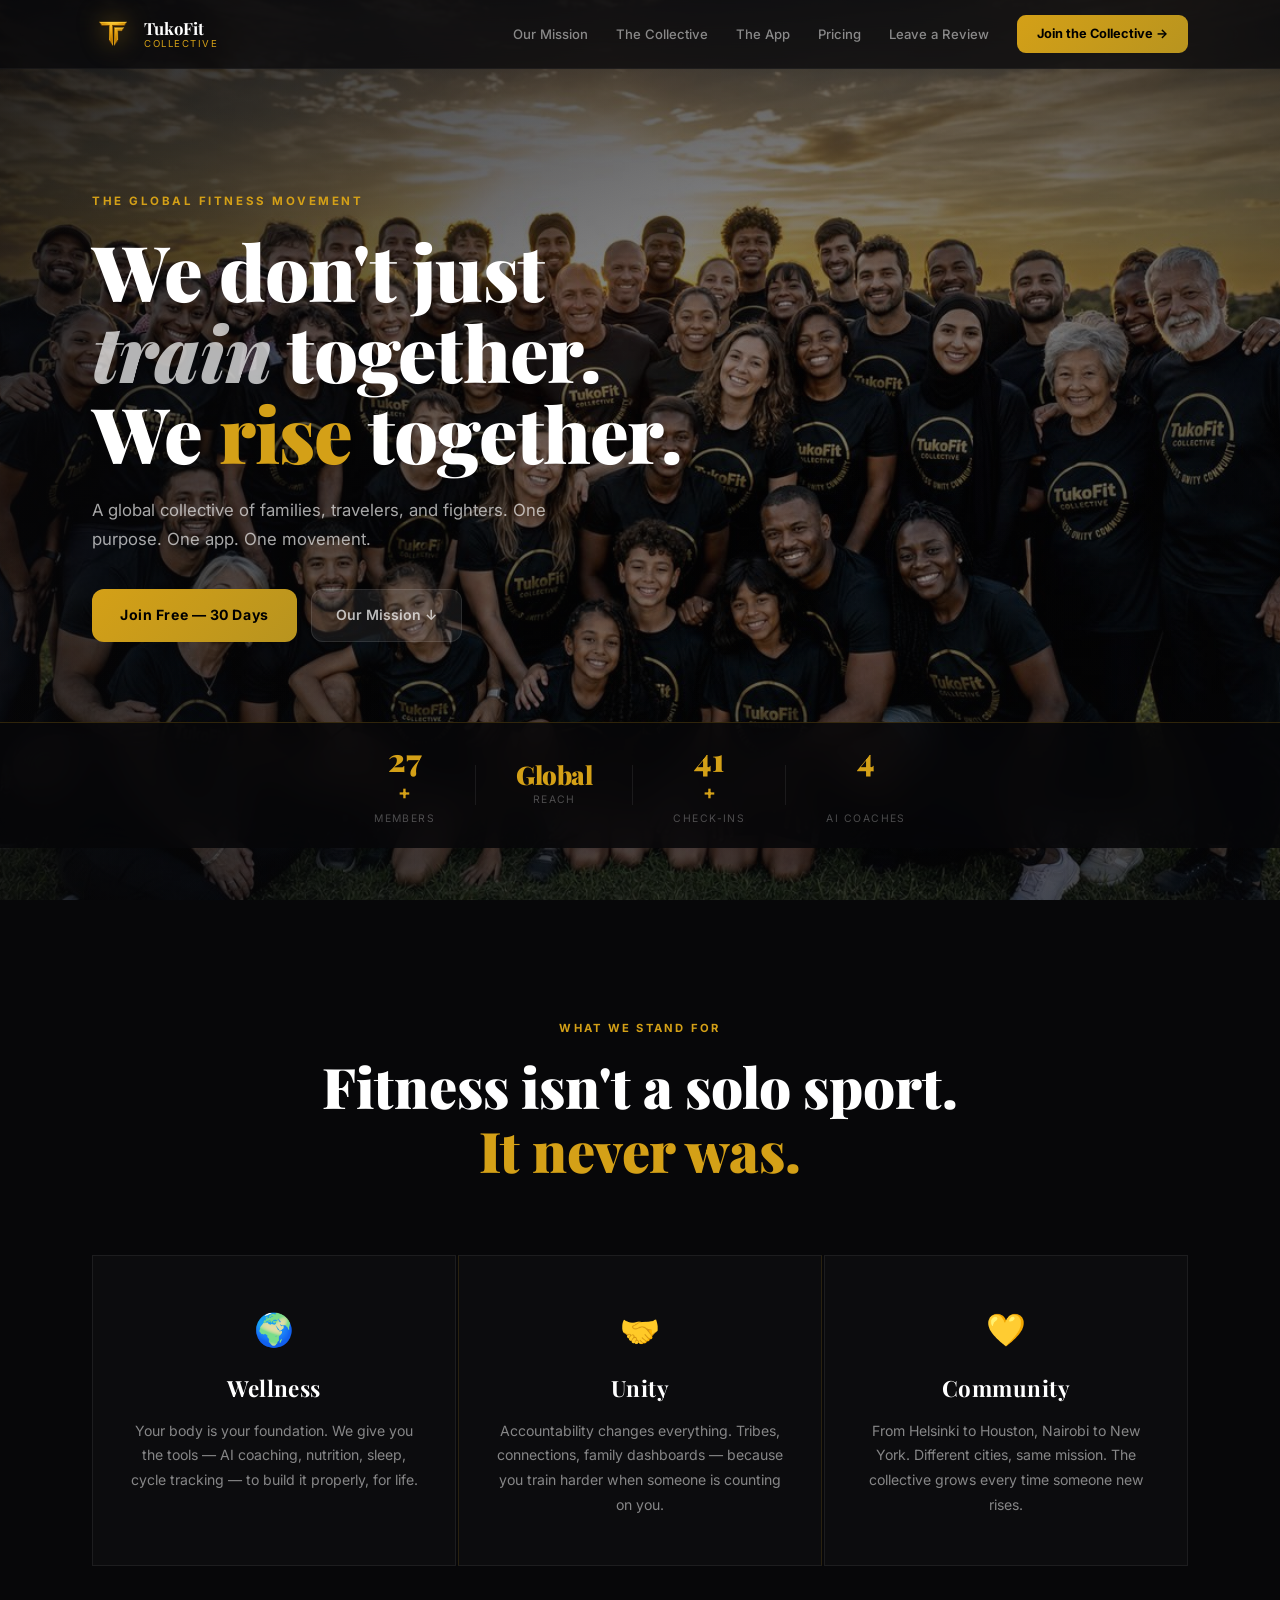
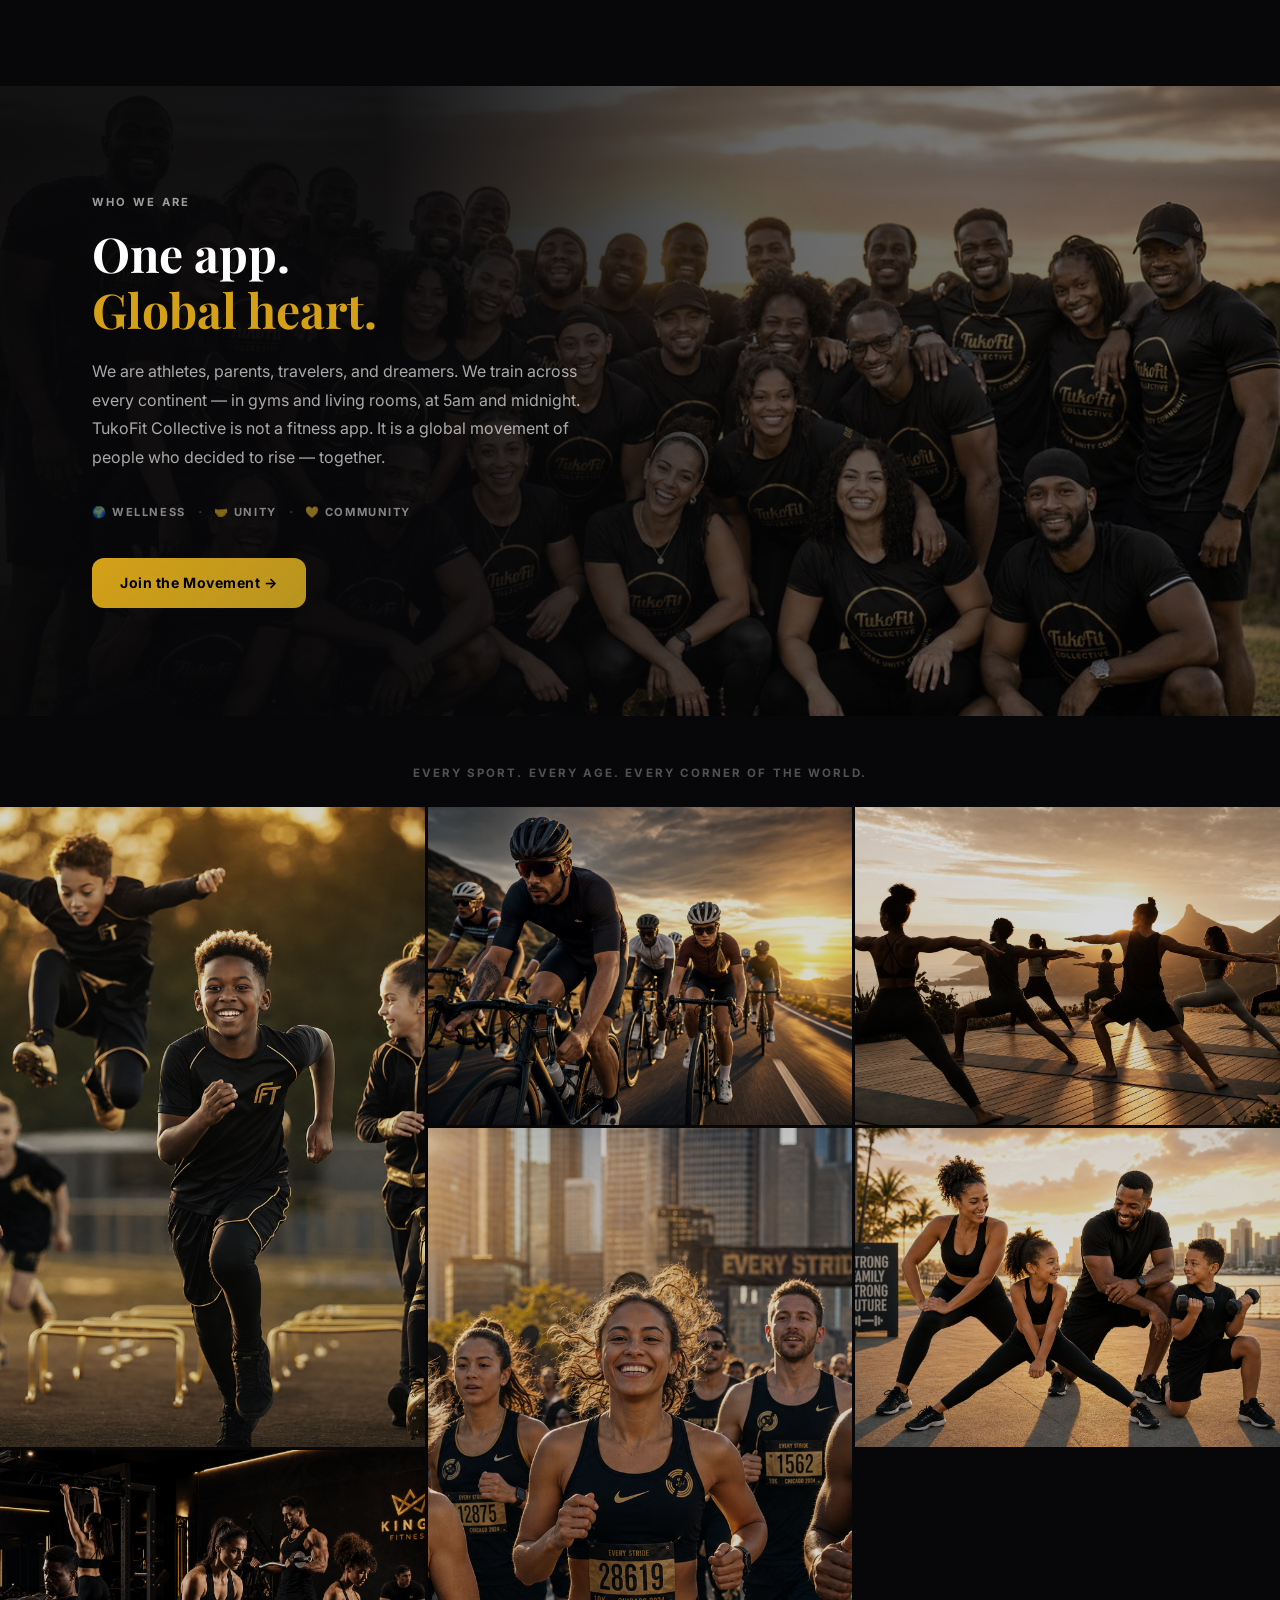
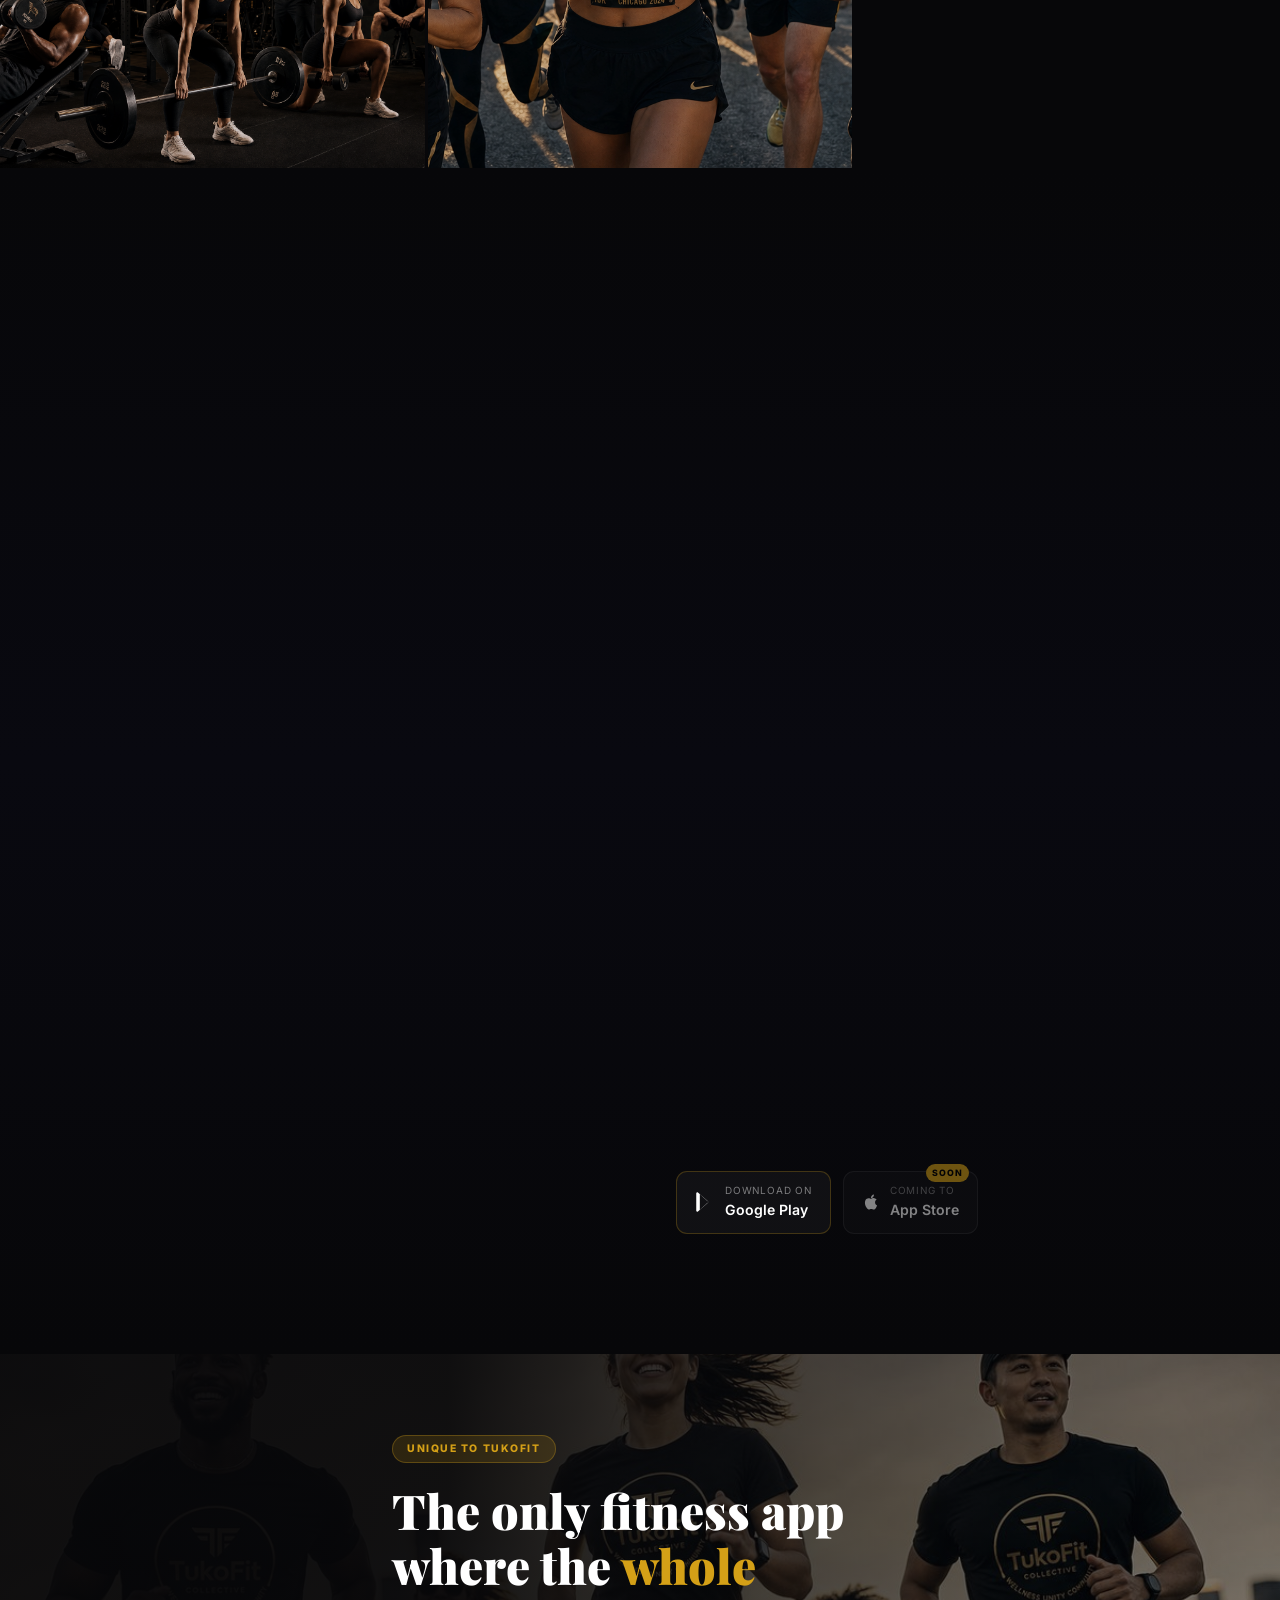
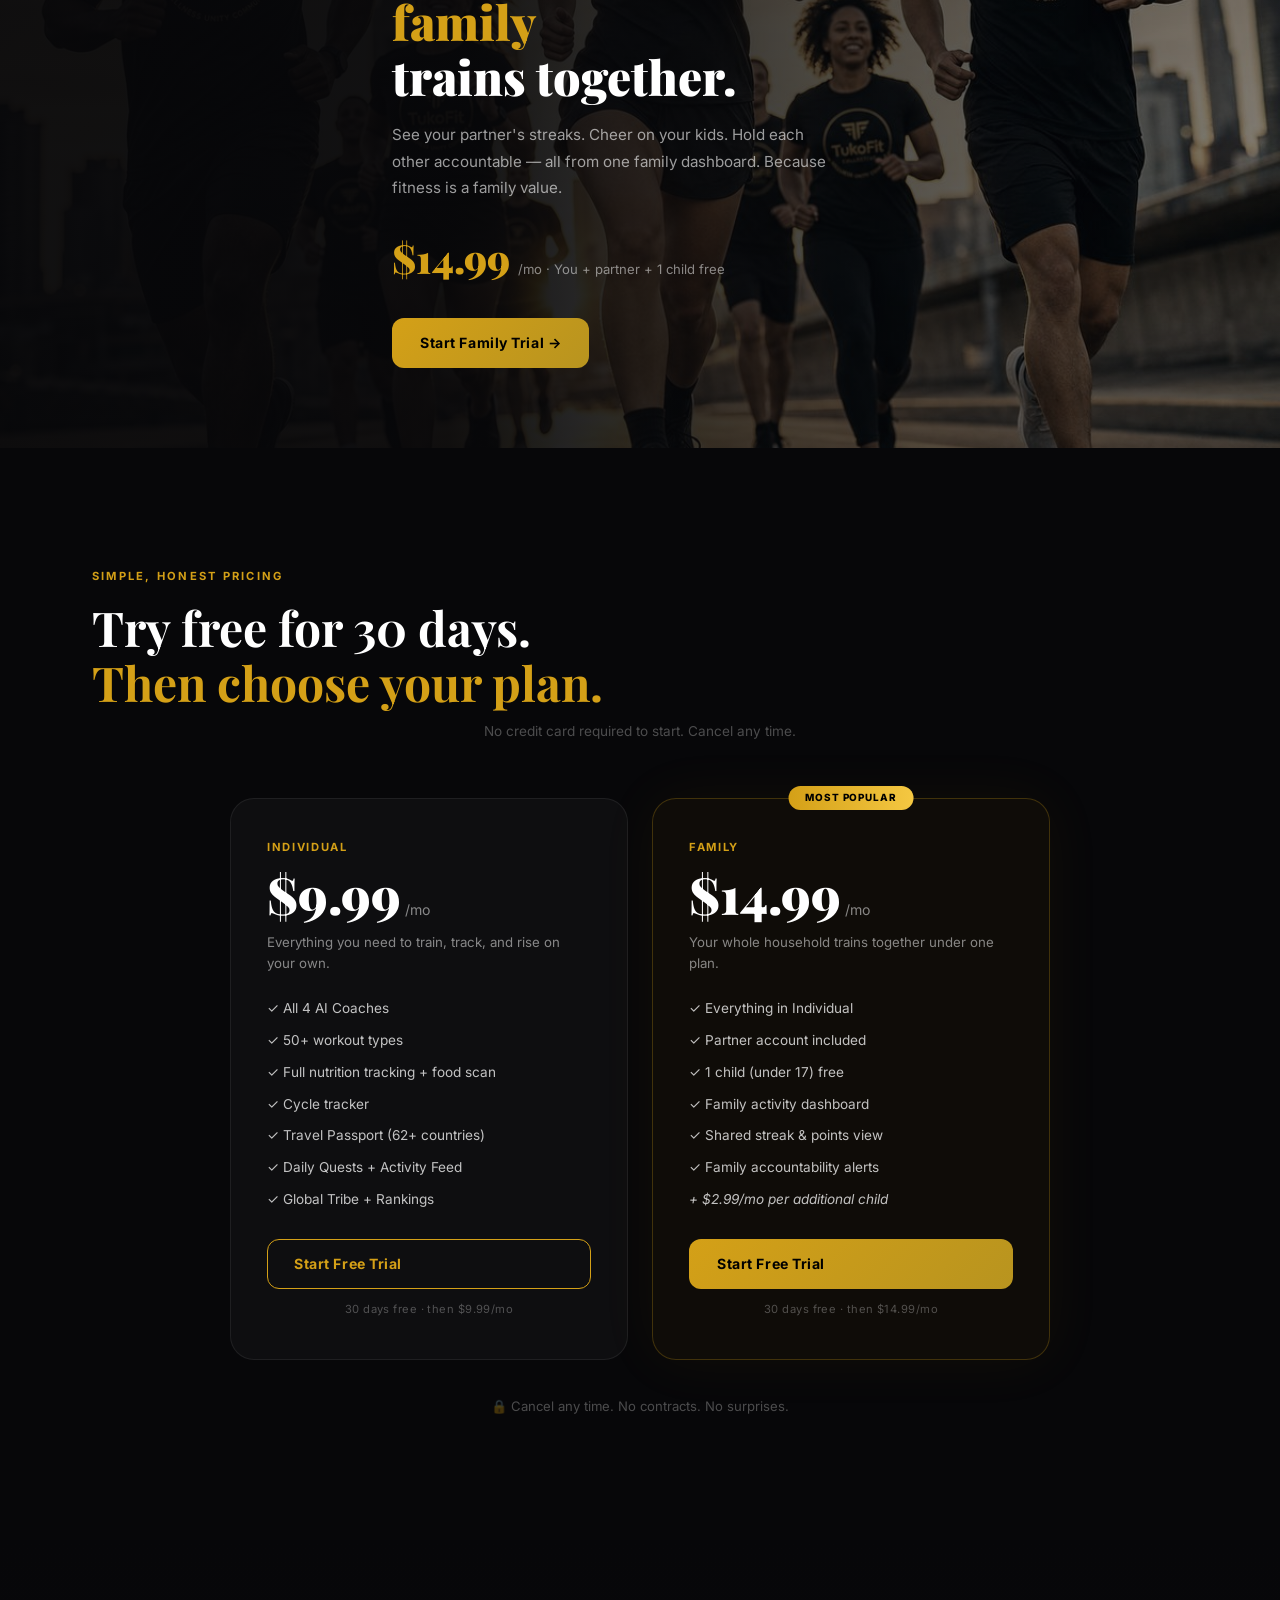
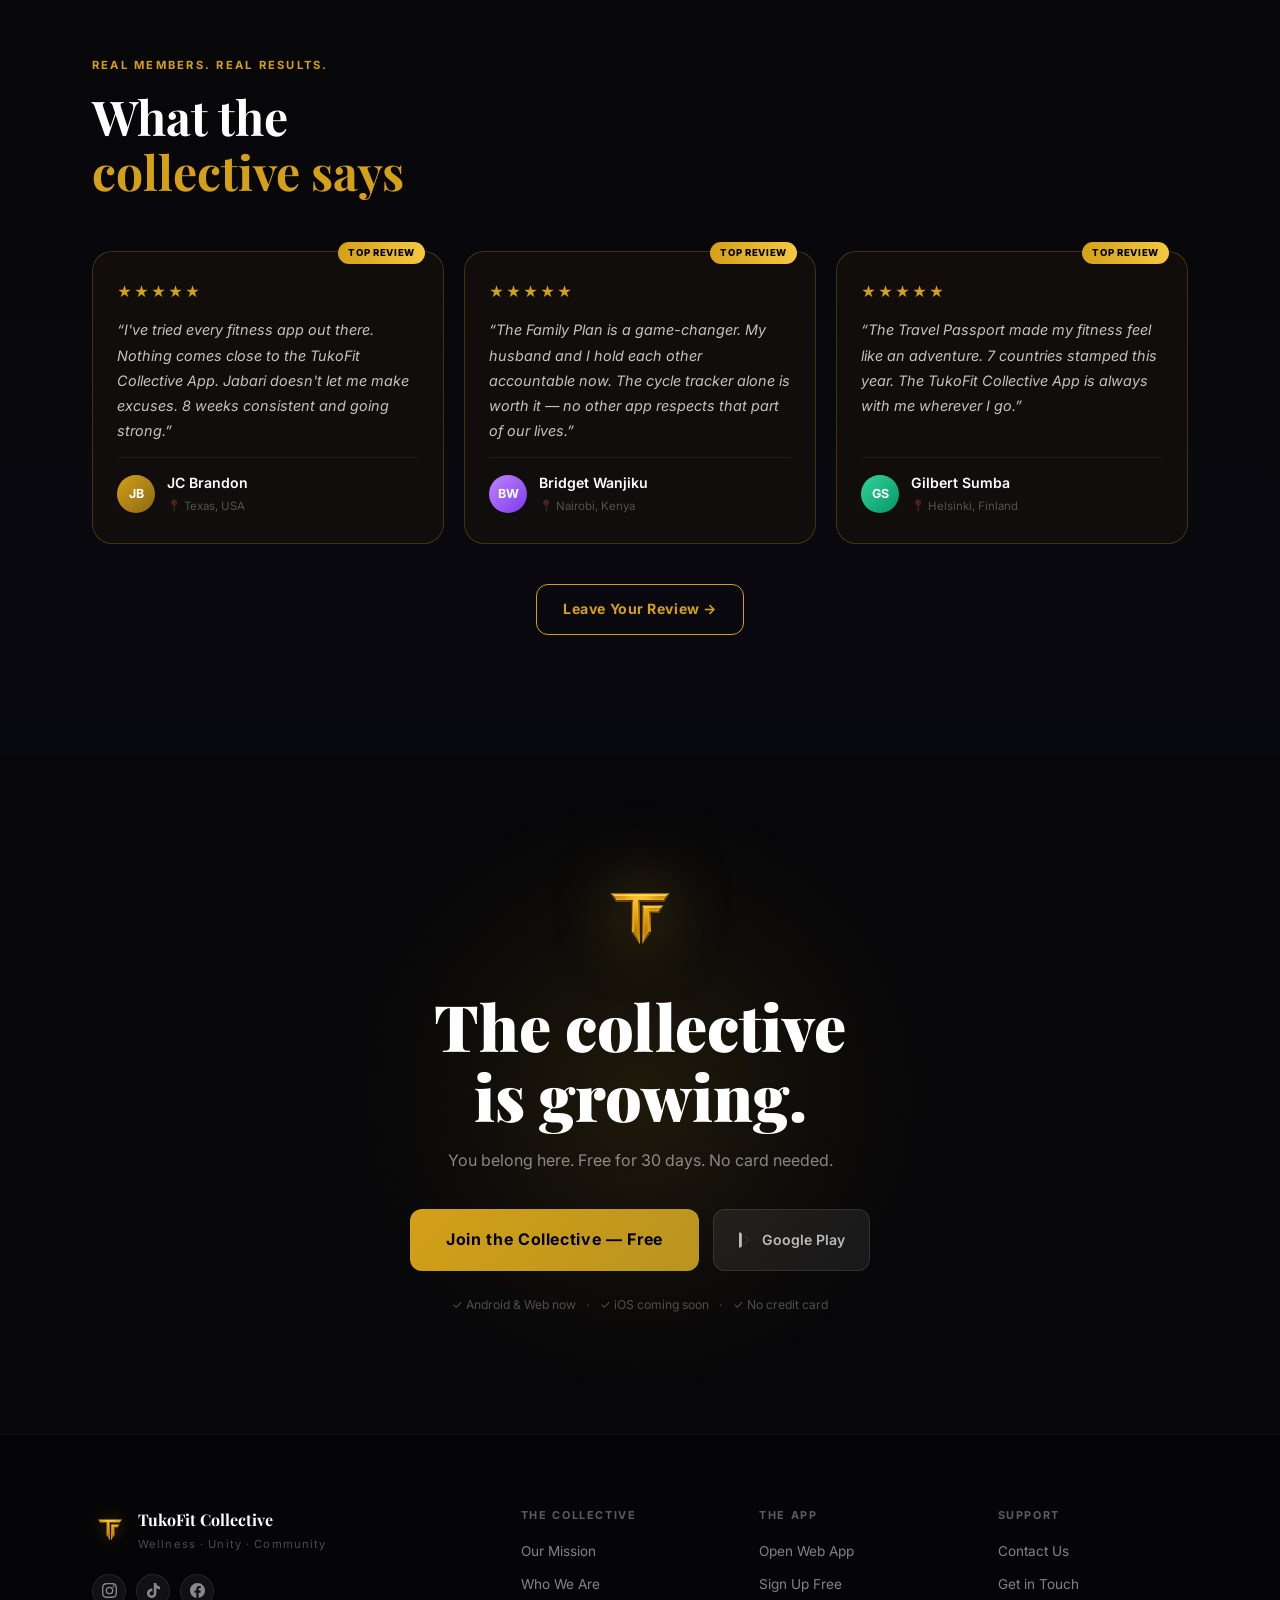
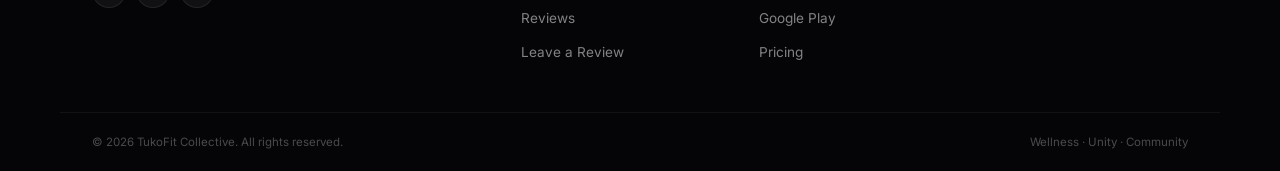
==== commit 3104bbe8: "feat: gallery section (6 sports) + fix socials (Instagram/TikTok/Facebook only)" ====
--- a/index.html
+++ b/index.html
@@ -142,6 +142,37 @@
 </section>
 
 <!-- ═══ THE APP ════════════════════════════════════════════════════════ -->
+<!-- ═══ GALLERY ════════════════════════════════════════════════════════ -->
+<section class="gallery">
+  <div class="gallery-label">Every sport. Every age. Every corner of the world.</div>
+  <div class="gallery-grid">
+    <div class="gallery-item gallery-tall">
+      <img src="gallery-kids.png" alt="Kids fitness" loading="lazy"/>
+      <div class="gallery-caption">Next Generation</div>
+    </div>
+    <div class="gallery-item">
+      <img src="gallery-cycling.png" alt="Cycling" loading="lazy"/>
+      <div class="gallery-caption">Road Cycling</div>
+    </div>
+    <div class="gallery-item">
+      <img src="gallery-yoga.png" alt="Yoga" loading="lazy"/>
+      <div class="gallery-caption">Wellness &amp; Yoga</div>
+    </div>
+    <div class="gallery-item gallery-tall">
+      <img src="gallery-running.png" alt="Running" loading="lazy"/>
+      <div class="gallery-caption">Global Runners</div>
+    </div>
+    <div class="gallery-item">
+      <img src="gallery-family.png" alt="Family fitness" loading="lazy"/>
+      <div class="gallery-caption">Family Strong</div>
+    </div>
+    <div class="gallery-item">
+      <img src="gallery-strength.png" alt="Strength" loading="lazy"/>
+      <div class="gallery-caption">Strength</div>
+    </div>
+  </div>
+</section>
+
 <section class="app-section" id="app">
   <div class="section-inner">
     <div class="app-header">
@@ -345,20 +376,14 @@
         </div>
       </div>
       <div class="footer-social">
-        <a href="https://instagram.com/tukofit" class="social-icon" target="_blank" rel="noopener" aria-label="Instagram">
+        <a href="https://www.instagram.com/tukofit_collective/" class="social-icon" target="_blank" rel="noopener" aria-label="Instagram">
           <svg viewBox="0 0 24 24" fill="currentColor"><path d="M12 2.163c3.204 0 3.584.012 4.85.07 3.252.148 4.771 1.691 4.919 4.919.058 1.265.069 1.645.069 4.849 0 3.205-.012 3.584-.069 4.849-.149 3.225-1.664 4.771-4.919 4.919-1.266.058-1.644.07-4.85.07-3.204 0-3.584-.012-4.849-.07-3.26-.149-4.771-1.699-4.919-4.92-.058-1.265-.07-1.644-.07-4.849 0-3.204.013-3.583.07-4.849.149-3.227 1.664-4.771 4.919-4.919 1.266-.057 1.645-.069 4.849-.069zM12 0C8.741 0 8.333.014 7.053.072 2.695.272.273 2.69.073 7.052.014 8.333 0 8.741 0 12c0 3.259.014 3.668.072 4.948.2 4.358 2.618 6.78 6.98 6.98C8.333 23.986 8.741 24 12 24c3.259 0 3.668-.014 4.948-.072 4.354-.2 6.782-2.618 6.979-6.98.059-1.28.073-1.689.073-4.948 0-3.259-.014-3.667-.072-4.947-.196-4.354-2.617-6.78-6.979-6.98C15.668.014 15.259 0 12 0zm0 5.838a6.162 6.162 0 1 0 0 12.324 6.162 6.162 0 0 0 0-12.324zM12 16a4 4 0 1 1 0-8 4 4 0 0 1 0 8zm6.406-11.845a1.44 1.44 0 1 0 0 2.881 1.44 1.44 0 0 0 0-2.881z"/></svg>
         </a>
-        <a href="https://twitter.com/tukofit" class="social-icon" target="_blank" rel="noopener" aria-label="X">
-          <svg viewBox="0 0 24 24" fill="currentColor"><path d="M18.244 2.25h3.308l-7.227 8.26 8.502 11.24H16.17l-4.714-6.231-5.401 6.231H2.744l7.737-8.835L1.254 2.25H8.08l4.253 5.622L18.244 2.25zm-1.161 17.52h1.833L7.084 4.126H5.117z"/></svg>
-        </a>
-        <a href="https://tiktok.com/@tukofit" class="social-icon" target="_blank" rel="noopener" aria-label="TikTok">
+        <a href="https://www.tiktok.com/@tukofit_collective" class="social-icon" target="_blank" rel="noopener" aria-label="TikTok">
           <svg viewBox="0 0 24 24" fill="currentColor"><path d="M12.525.02c1.31-.02 2.61-.01 3.91-.02.08 1.53.63 3.09 1.75 4.17 1.12 1.11 2.7 1.62 4.24 1.79v4.03c-1.44-.05-2.89-.35-4.2-.97-.57-.26-1.1-.59-1.62-.93-.01 2.92.01 5.84-.02 8.75-.08 1.4-.54 2.79-1.35 3.94-1.31 1.92-3.58 3.17-5.91 3.21-1.43.08-2.86-.31-4.08-1.03-2.02-1.19-3.44-3.37-3.65-5.71-.02-.5-.03-1-.01-1.49.18-1.9 1.12-3.72 2.58-4.96 1.66-1.44 3.98-2.13 6.15-1.72.02 1.48-.04 2.96-.04 4.44-.99-.32-2.15-.23-3.02.37-.63.41-1.11 1.04-1.36 1.75-.21.51-.15 1.07-.14 1.61.24 1.64 1.82 3.02 3.5 2.87 1.12-.01 2.19-.66 2.77-1.61.19-.33.4-.67.41-1.06.1-1.79.06-3.57.07-5.36.01-4.03-.01-8.05.02-12.07z"/></svg>
         </a>
-        <a href="https://facebook.com/tukofit" class="social-icon" target="_blank" rel="noopener" aria-label="Facebook">
+        <a href="https://www.facebook.com/tukofit" class="social-icon" target="_blank" rel="noopener" aria-label="Facebook">
           <svg viewBox="0 0 24 24" fill="currentColor"><path d="M24 12.073c0-6.627-5.373-12-12-12s-12 5.373-12 12c0 5.99 4.388 10.954 10.125 11.854v-8.385H7.078v-3.47h3.047V9.43c0-3.007 1.792-4.669 4.533-4.669 1.312 0 2.686.235 2.686.235v2.953H15.83c-1.491 0-1.956.925-1.956 1.874v2.25h3.328l-.532 3.47h-2.796v8.385C19.612 23.027 24 18.062 24 12.073z"/></svg>
-        </a>
-        <a href="https://wa.me/message/tukofit" class="social-icon" target="_blank" rel="noopener" aria-label="WhatsApp">
-          <svg viewBox="0 0 24 24" fill="currentColor"><path d="M17.472 14.382c-.297-.149-1.758-.867-2.03-.967-.273-.099-.471-.148-.67.15-.197.297-.767.966-.94 1.164-.173.199-.347.223-.644.075-.297-.15-1.255-.463-2.39-1.475-.883-.788-1.48-1.761-1.653-2.059-.173-.297-.018-.458.13-.606.134-.133.298-.347.446-.52.149-.174.198-.298.298-.497.099-.198.05-.371-.025-.52-.075-.149-.669-1.612-.916-2.207-.242-.579-.487-.5-.669-.51-.173-.008-.371-.01-.57-.01-.198 0-.52.074-.792.372-.272.297-1.04 1.016-1.04 2.479 0 1.462 1.065 2.875 1.213 3.074.149.198 2.096 3.2 5.077 4.487.709.306 1.262.489 1.694.625.712.227 1.36.195 1.871.118.571-.085 1.758-.719 2.006-1.413.248-.694.248-1.289.173-1.413-.074-.124-.272-.198-.57-.347m-5.421 7.403h-.004a9.87 9.87 0 0 1-5.031-1.378l-.361-.214-3.741.982.998-3.648-.235-.374a9.86 9.86 0 0 1-1.51-5.26c.001-5.45 4.436-9.884 9.888-9.884 2.64 0 5.122 1.03 6.988 2.898a9.825 9.825 0 0 1 2.893 6.994c-.003 5.45-4.437 9.884-9.885 9.884m8.413-18.297A11.815 11.815 0 0 0 12.05 0C5.495 0 .16 5.335.157 11.892c0 2.096.547 4.142 1.588 5.945L.057 24l6.305-1.654a11.882 11.882 0 0 0 5.683 1.448h.005c6.554 0 11.89-5.335 11.893-11.893a11.821 11.821 0 0 0-3.48-8.413z"/></svg>
         </a>
       </div>
     </div>
--- a/style.css
+++ b/style.css
@@ -900,3 +900,67 @@
   .hero-actions { flex-direction: column; }
   .btn-gold, .btn-ghost { width: 100%; justify-content: center; }
 }
+
+/* ── Gallery ──────────────────────────────────────────────────────── */
+.gallery {
+  background: #070709;
+  padding: 0 0 0;
+  overflow: hidden;
+}
+.gallery-label {
+  text-align: center;
+  font-size: 0.72rem;
+  font-weight: 700;
+  letter-spacing: 0.18em;
+  text-transform: uppercase;
+  color: rgba(255,255,255,0.3);
+  padding: 48px 20px 24px;
+}
+.gallery-grid {
+  display: grid;
+  grid-template-columns: repeat(3, 1fr);
+  grid-template-rows: auto auto;
+  gap: 3px;
+}
+.gallery-item {
+  position: relative;
+  overflow: hidden;
+  aspect-ratio: 4/3;
+  cursor: pointer;
+}
+.gallery-item.gallery-tall {
+  grid-row: span 2;
+  aspect-ratio: unset;
+}
+.gallery-item img {
+  width: 100%; height: 100%;
+  object-fit: cover;
+  transition: transform 0.5s ease, filter 0.5s ease;
+  filter: brightness(0.85) saturate(0.9);
+}
+.gallery-item:hover img {
+  transform: scale(1.04);
+  filter: brightness(1) saturate(1.1);
+}
+.gallery-caption {
+  position: absolute;
+  bottom: 0; left: 0; right: 0;
+  padding: 20px 16px 14px;
+  background: linear-gradient(transparent, rgba(7,7,9,0.8));
+  font-size: 0.72rem;
+  font-weight: 700;
+  letter-spacing: 0.12em;
+  text-transform: uppercase;
+  color: rgba(255,255,255,0.7);
+  opacity: 0;
+  transition: opacity 0.3s;
+}
+.gallery-item:hover .gallery-caption { opacity: 1; }
+
+@media (max-width: 768px) {
+  .gallery-grid { grid-template-columns: repeat(2, 1fr); }
+  .gallery-item.gallery-tall { grid-row: span 1; aspect-ratio: 4/3; }
+}
+@media (max-width: 480px) {
+  .gallery-grid { grid-template-columns: 1fr 1fr; gap: 2px; }
+}
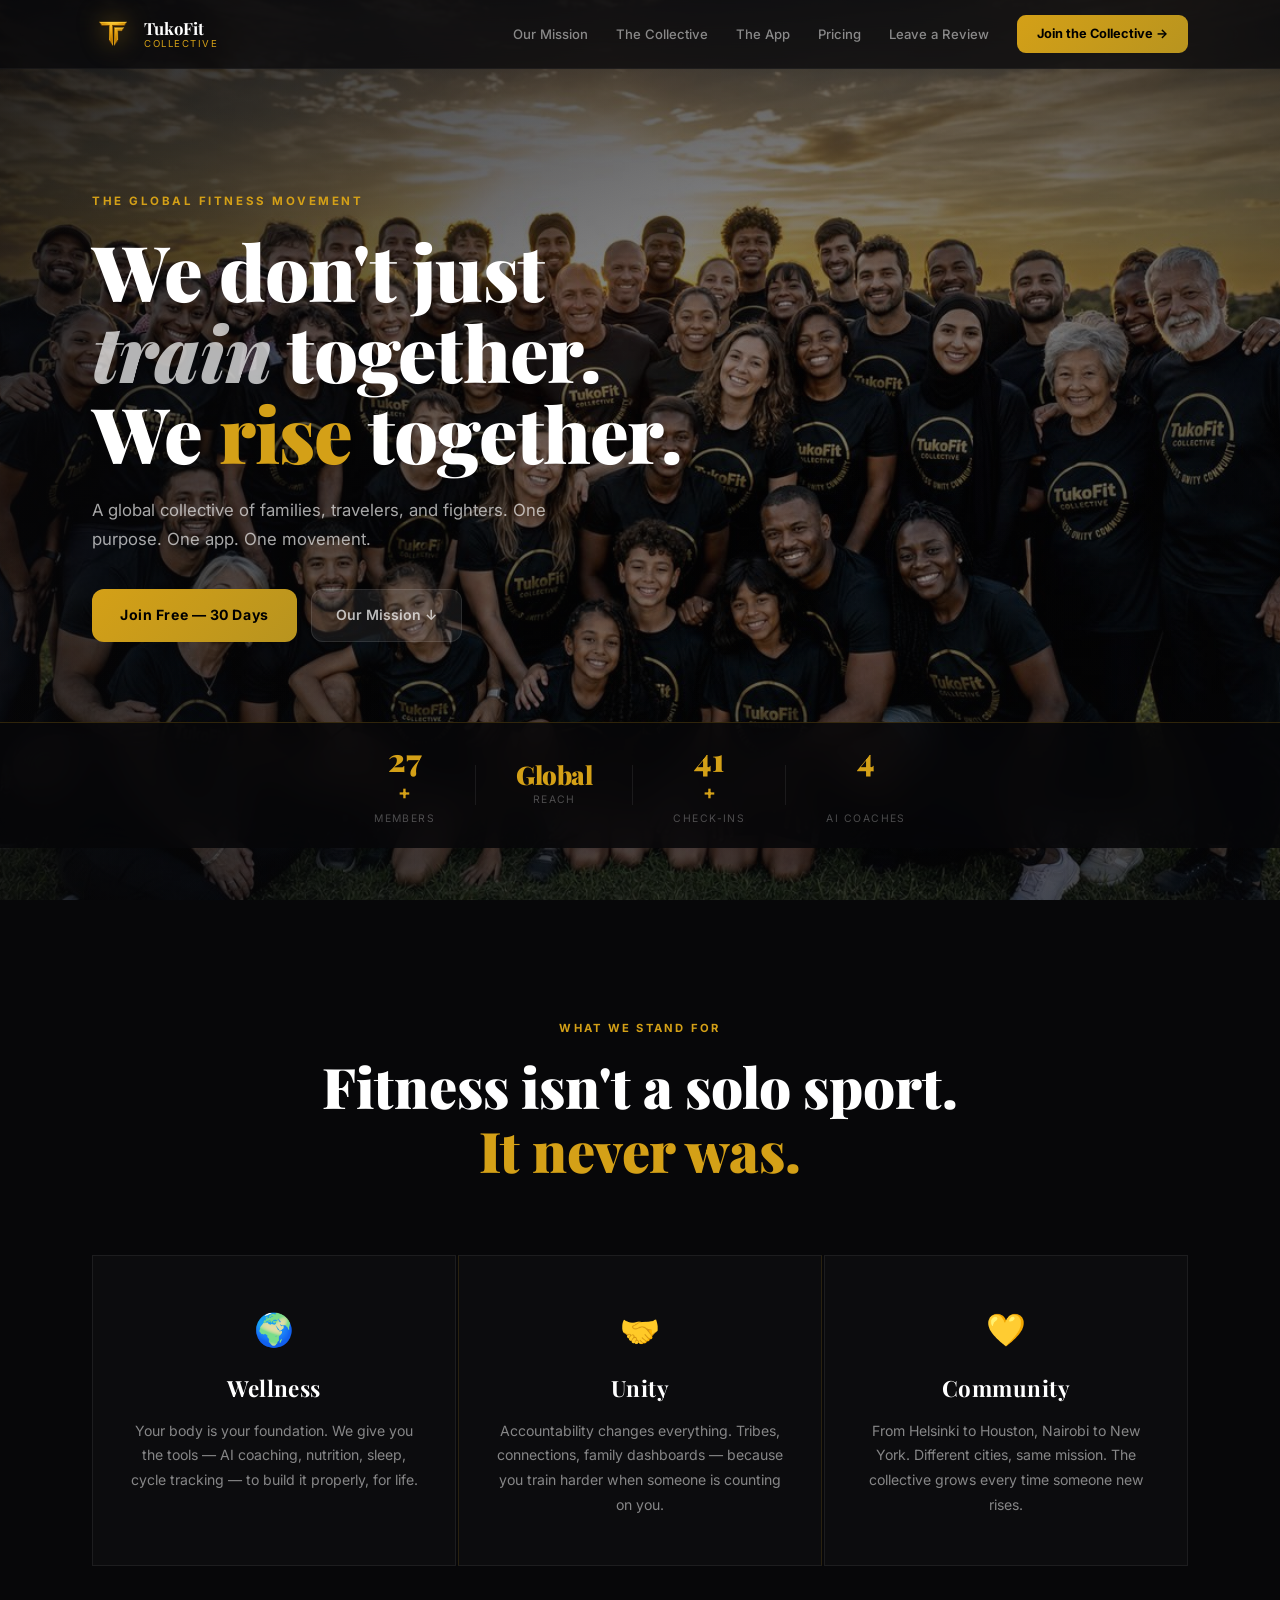
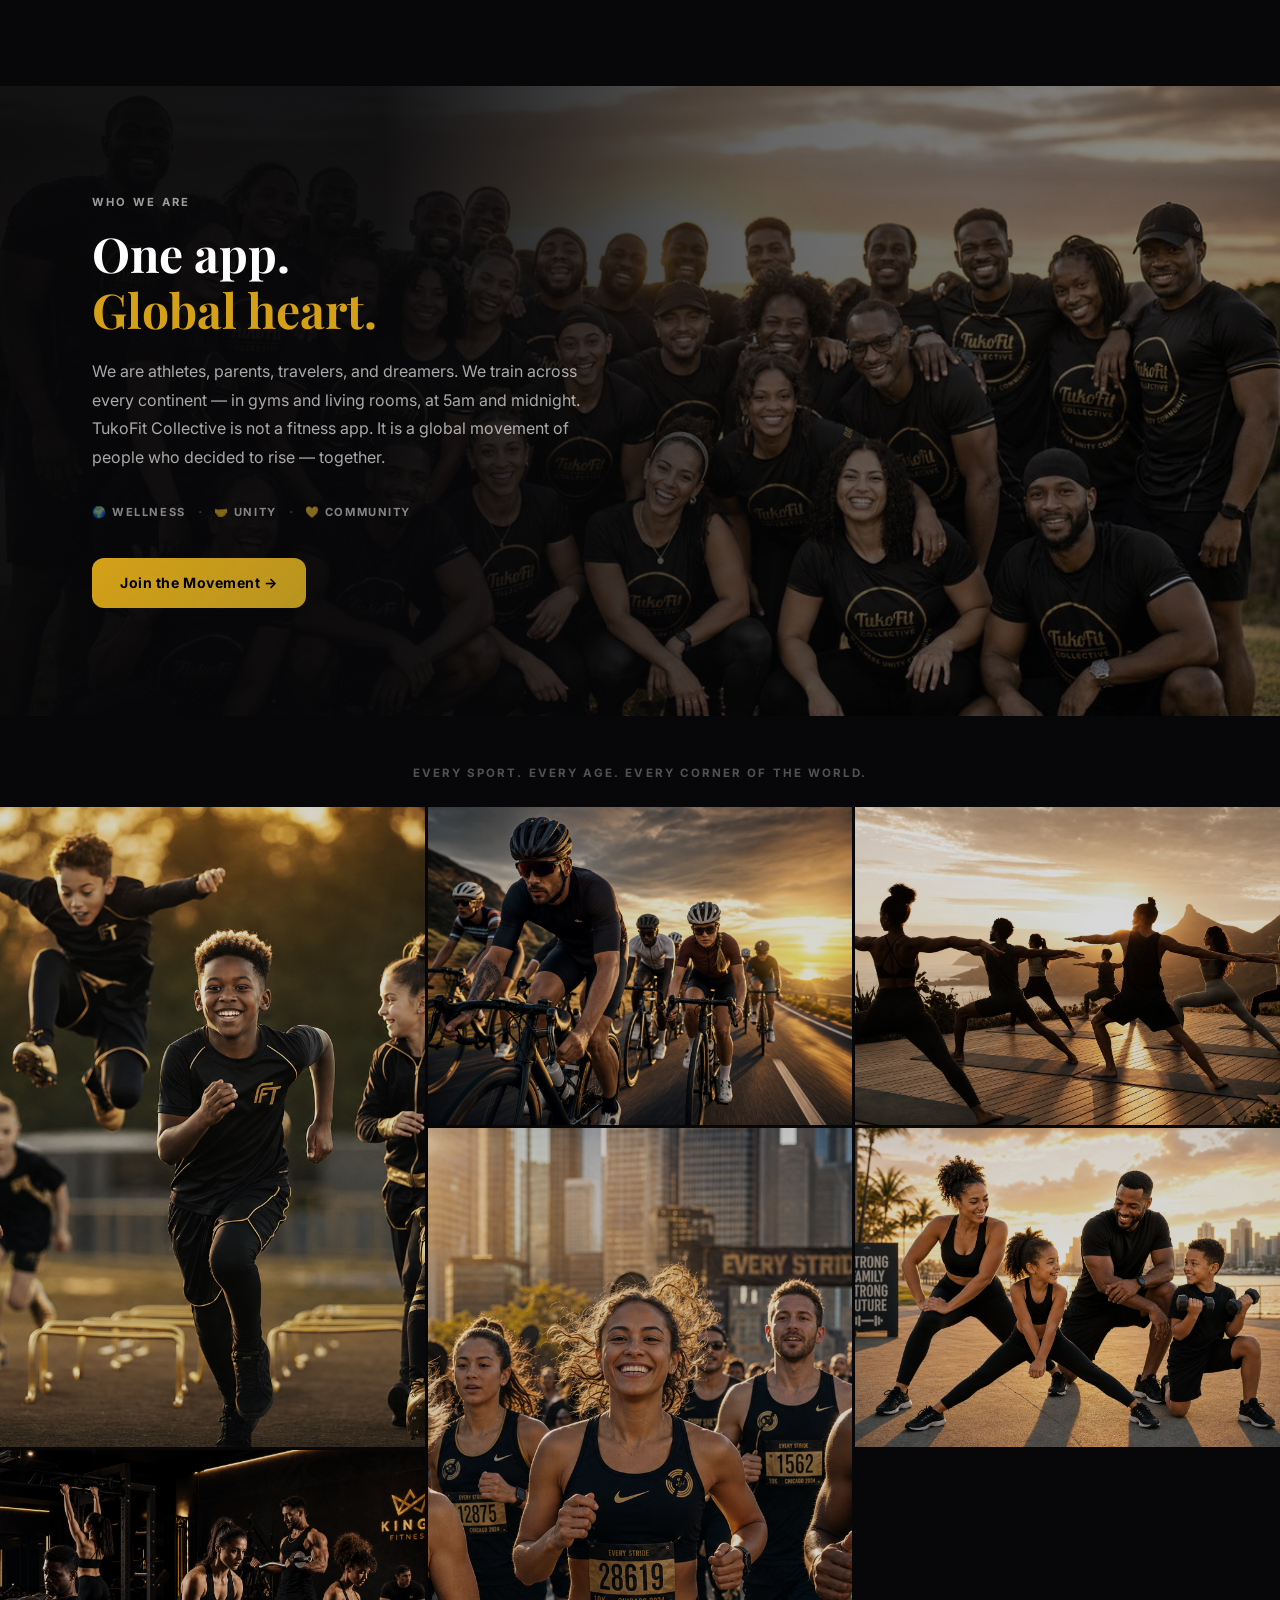
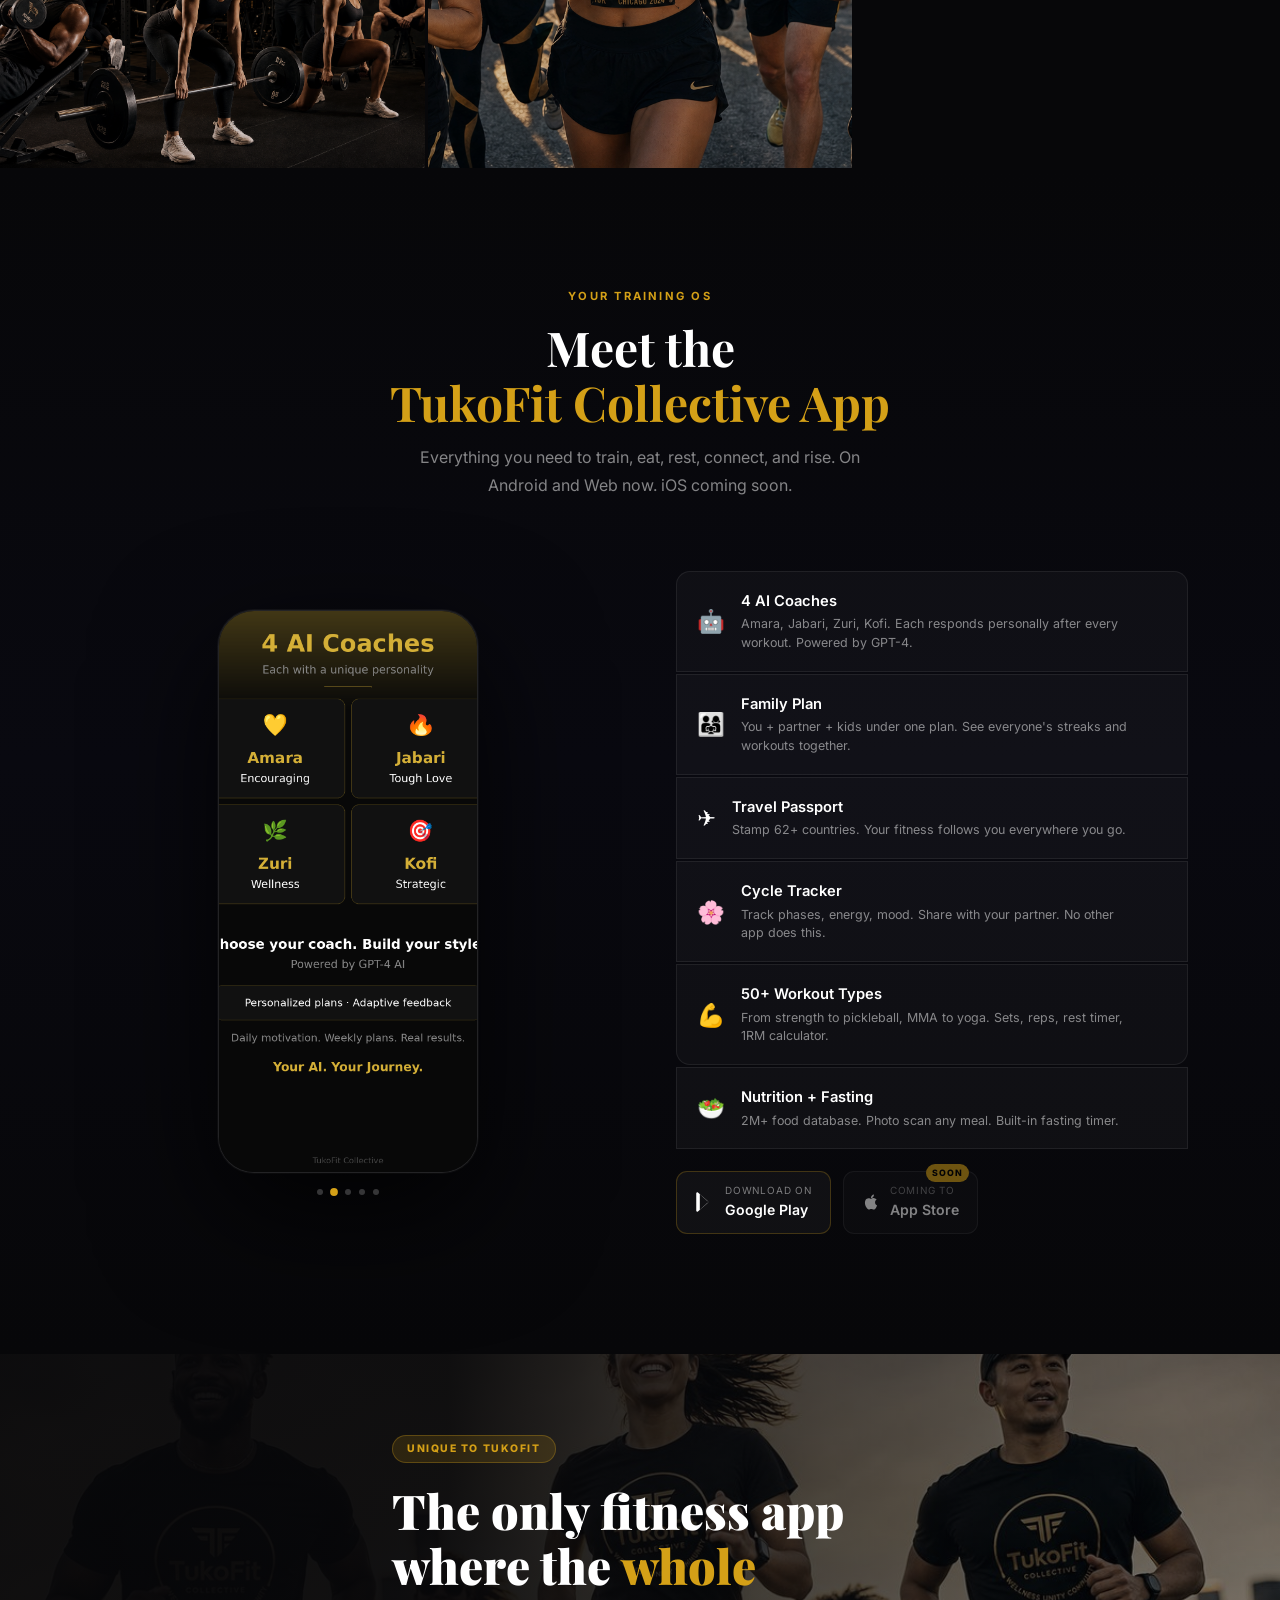
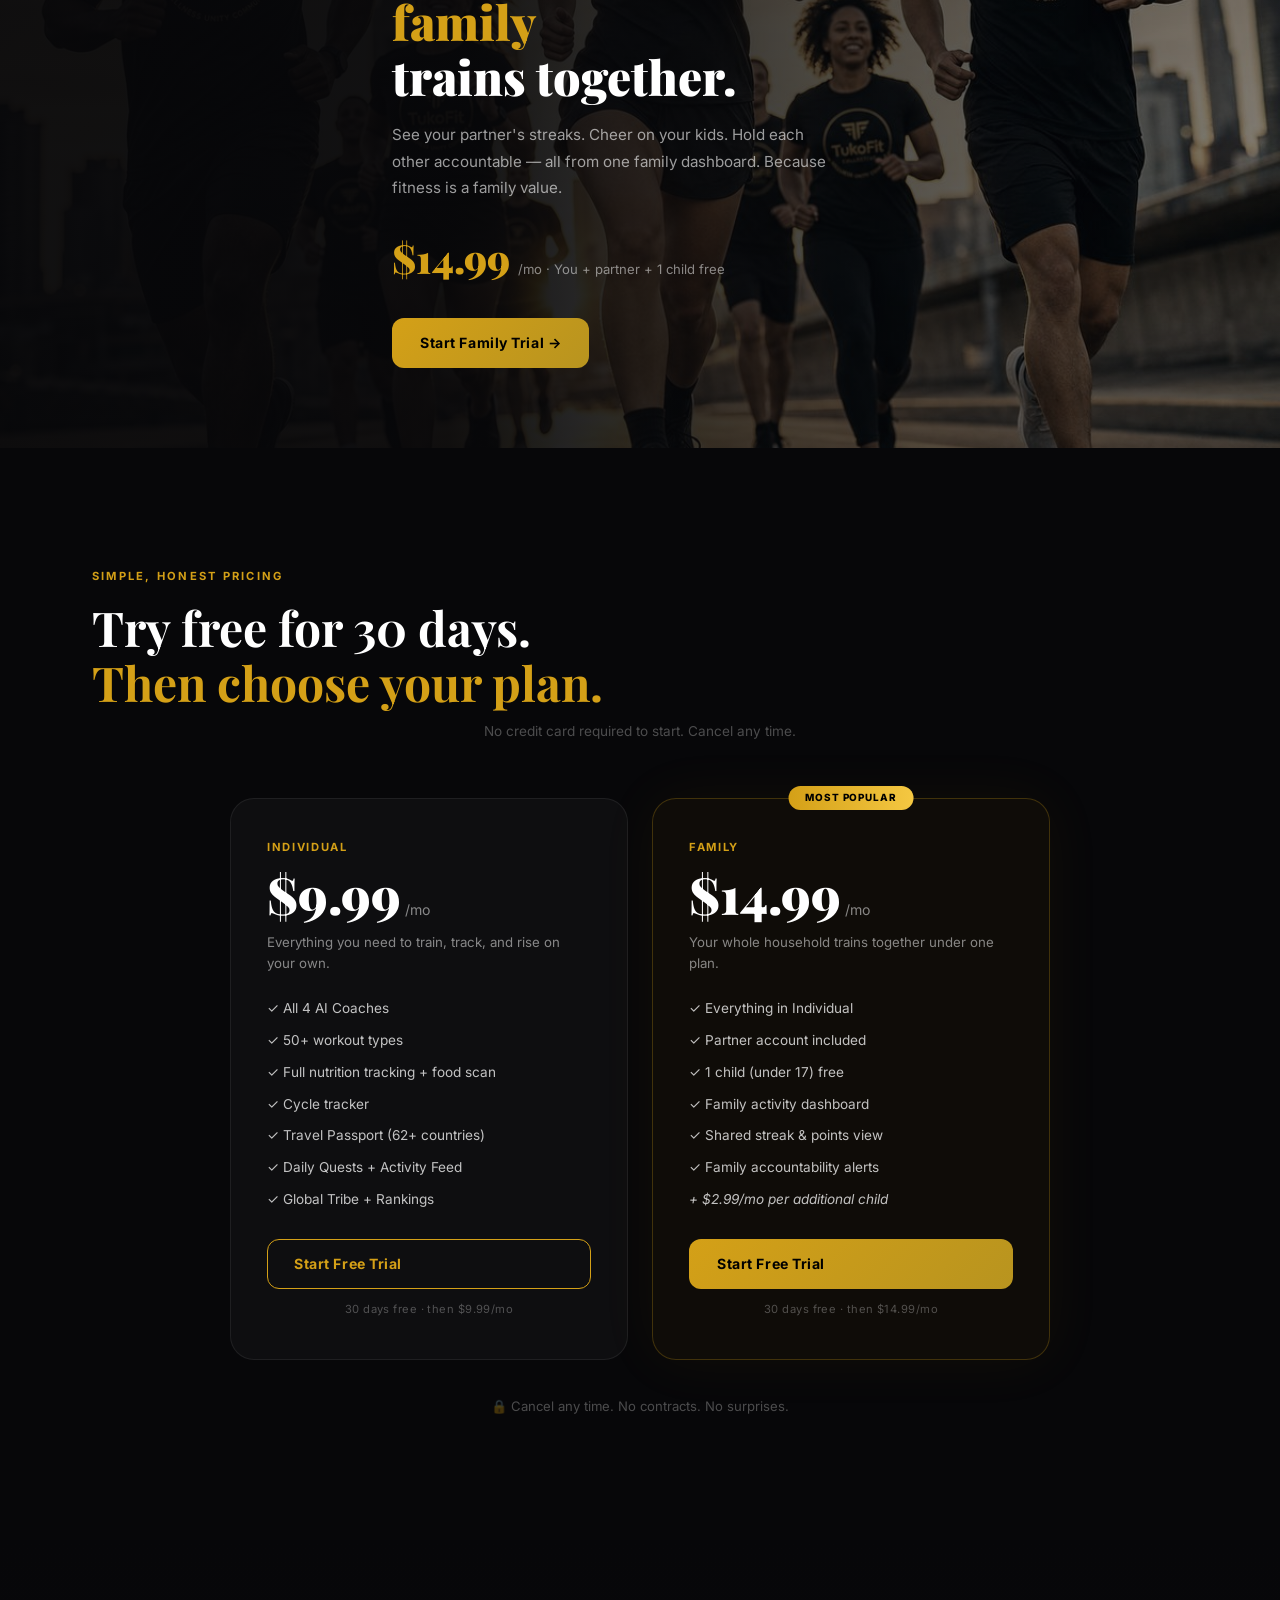
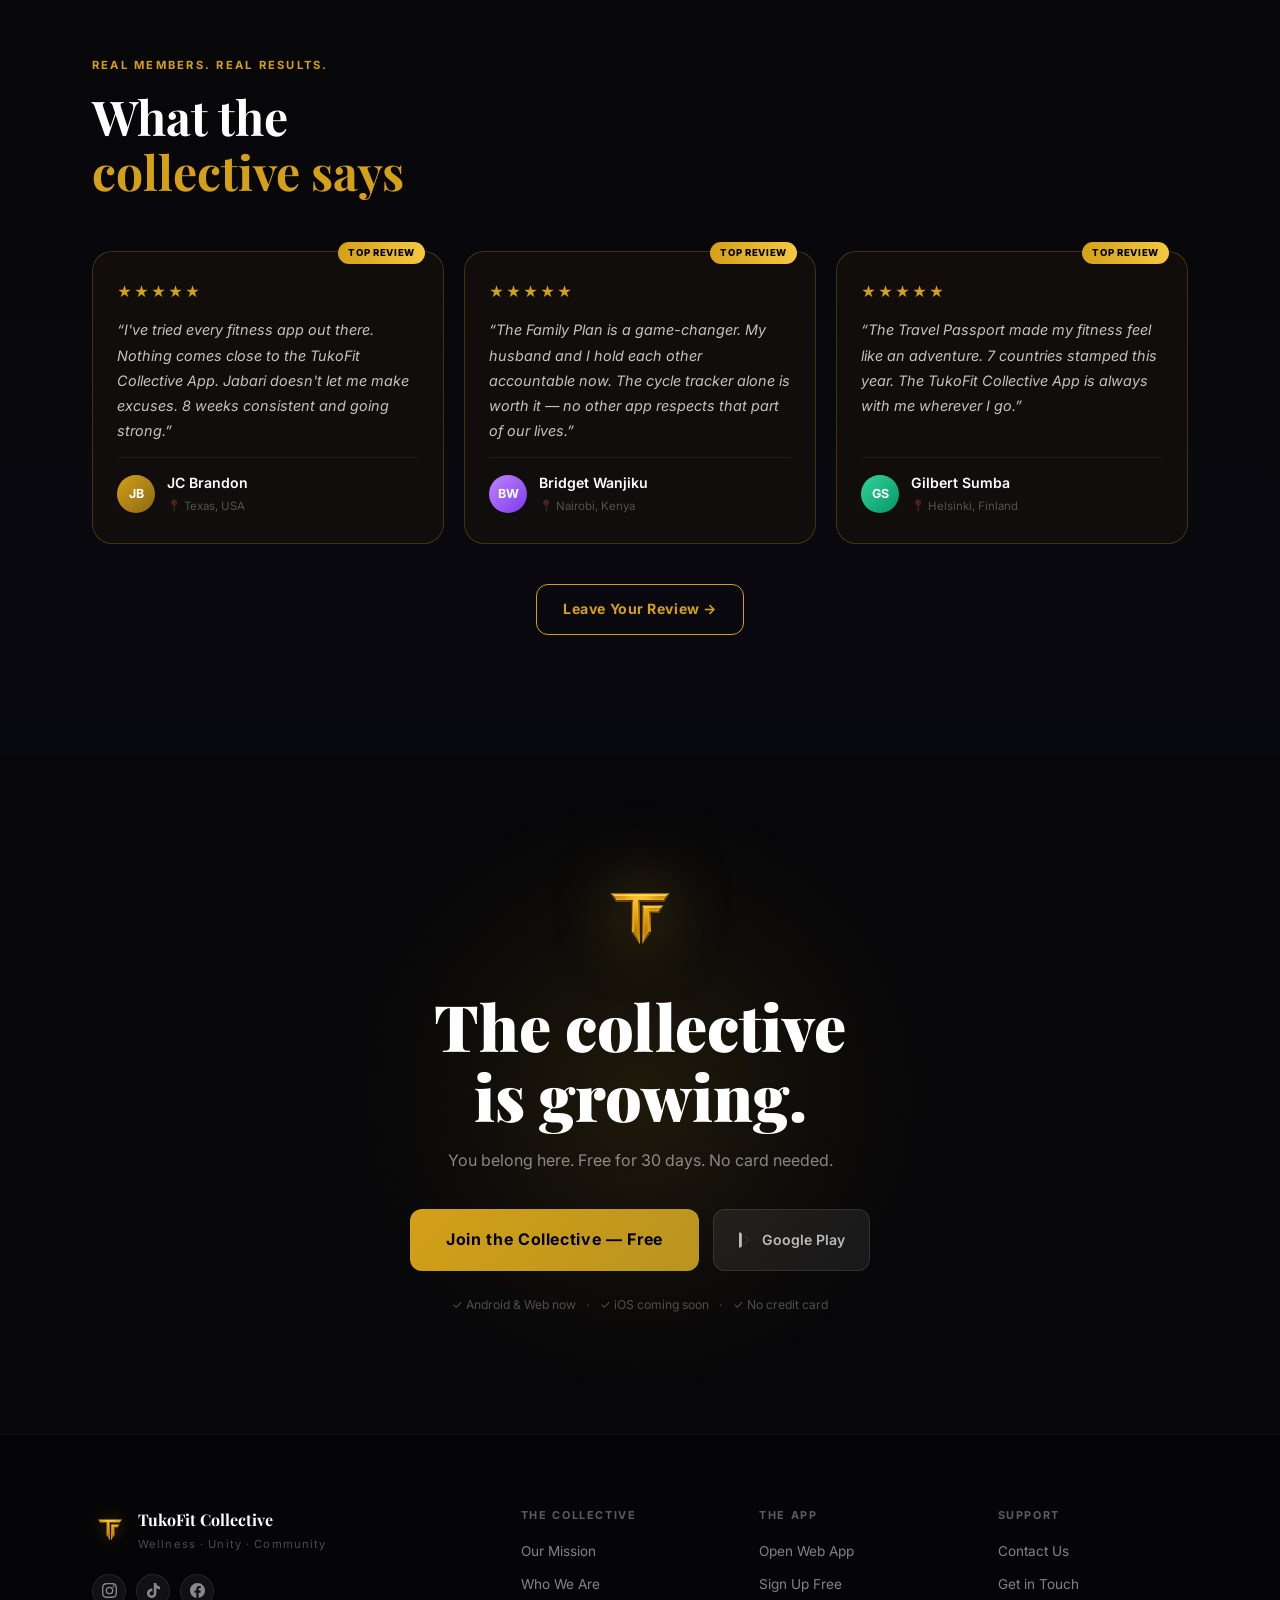
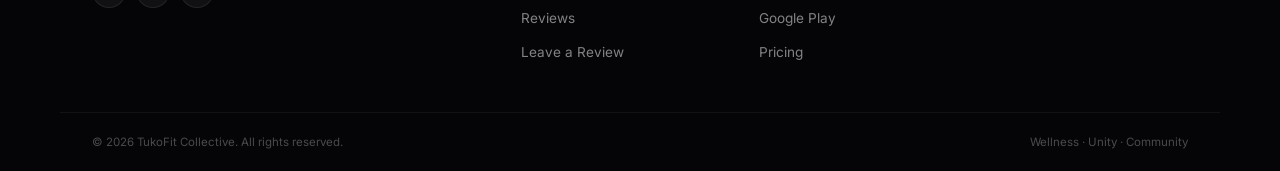
==== commit 543d9c38: "fix: correct social links — @tukofitcollective on all platforms" ====
--- a/index.html
+++ b/index.html
@@ -376,13 +376,13 @@
         </div>
       </div>
       <div class="footer-social">
-        <a href="https://www.instagram.com/tukofit_collective/" class="social-icon" target="_blank" rel="noopener" aria-label="Instagram">
+        <a href="https://www.instagram.com/tukofitcollective" class="social-icon" target="_blank" rel="noopener" aria-label="Instagram">
           <svg viewBox="0 0 24 24" fill="currentColor"><path d="M12 2.163c3.204 0 3.584.012 4.85.07 3.252.148 4.771 1.691 4.919 4.919.058 1.265.069 1.645.069 4.849 0 3.205-.012 3.584-.069 4.849-.149 3.225-1.664 4.771-4.919 4.919-1.266.058-1.644.07-4.85.07-3.204 0-3.584-.012-4.849-.07-3.26-.149-4.771-1.699-4.919-4.92-.058-1.265-.07-1.644-.07-4.849 0-3.204.013-3.583.07-4.849.149-3.227 1.664-4.771 4.919-4.919 1.266-.057 1.645-.069 4.849-.069zM12 0C8.741 0 8.333.014 7.053.072 2.695.272.273 2.69.073 7.052.014 8.333 0 8.741 0 12c0 3.259.014 3.668.072 4.948.2 4.358 2.618 6.78 6.98 6.98C8.333 23.986 8.741 24 12 24c3.259 0 3.668-.014 4.948-.072 4.354-.2 6.782-2.618 6.979-6.98.059-1.28.073-1.689.073-4.948 0-3.259-.014-3.667-.072-4.947-.196-4.354-2.617-6.78-6.979-6.98C15.668.014 15.259 0 12 0zm0 5.838a6.162 6.162 0 1 0 0 12.324 6.162 6.162 0 0 0 0-12.324zM12 16a4 4 0 1 1 0-8 4 4 0 0 1 0 8zm6.406-11.845a1.44 1.44 0 1 0 0 2.881 1.44 1.44 0 0 0 0-2.881z"/></svg>
         </a>
-        <a href="https://www.tiktok.com/@tukofit_collective" class="social-icon" target="_blank" rel="noopener" aria-label="TikTok">
+        <a href="https://www.tiktok.com/@tukofitcollective" class="social-icon" target="_blank" rel="noopener" aria-label="TikTok">
           <svg viewBox="0 0 24 24" fill="currentColor"><path d="M12.525.02c1.31-.02 2.61-.01 3.91-.02.08 1.53.63 3.09 1.75 4.17 1.12 1.11 2.7 1.62 4.24 1.79v4.03c-1.44-.05-2.89-.35-4.2-.97-.57-.26-1.1-.59-1.62-.93-.01 2.92.01 5.84-.02 8.75-.08 1.4-.54 2.79-1.35 3.94-1.31 1.92-3.58 3.17-5.91 3.21-1.43.08-2.86-.31-4.08-1.03-2.02-1.19-3.44-3.37-3.65-5.71-.02-.5-.03-1-.01-1.49.18-1.9 1.12-3.72 2.58-4.96 1.66-1.44 3.98-2.13 6.15-1.72.02 1.48-.04 2.96-.04 4.44-.99-.32-2.15-.23-3.02.37-.63.41-1.11 1.04-1.36 1.75-.21.51-.15 1.07-.14 1.61.24 1.64 1.82 3.02 3.5 2.87 1.12-.01 2.19-.66 2.77-1.61.19-.33.4-.67.41-1.06.1-1.79.06-3.57.07-5.36.01-4.03-.01-8.05.02-12.07z"/></svg>
         </a>
-        <a href="https://www.facebook.com/tukofit" class="social-icon" target="_blank" rel="noopener" aria-label="Facebook">
+        <a href="https://www.facebook.com/share/18zBoSkNhX/" class="social-icon" target="_blank" rel="noopener" aria-label="Facebook">
           <svg viewBox="0 0 24 24" fill="currentColor"><path d="M24 12.073c0-6.627-5.373-12-12-12s-12 5.373-12 12c0 5.99 4.388 10.954 10.125 11.854v-8.385H7.078v-3.47h3.047V9.43c0-3.007 1.792-4.669 4.533-4.669 1.312 0 2.686.235 2.686.235v2.953H15.83c-1.491 0-1.956.925-1.956 1.874v2.25h3.328l-.532 3.47h-2.796v8.385C19.612 23.027 24 18.062 24 12.073z"/></svg>
         </a>
       </div>
